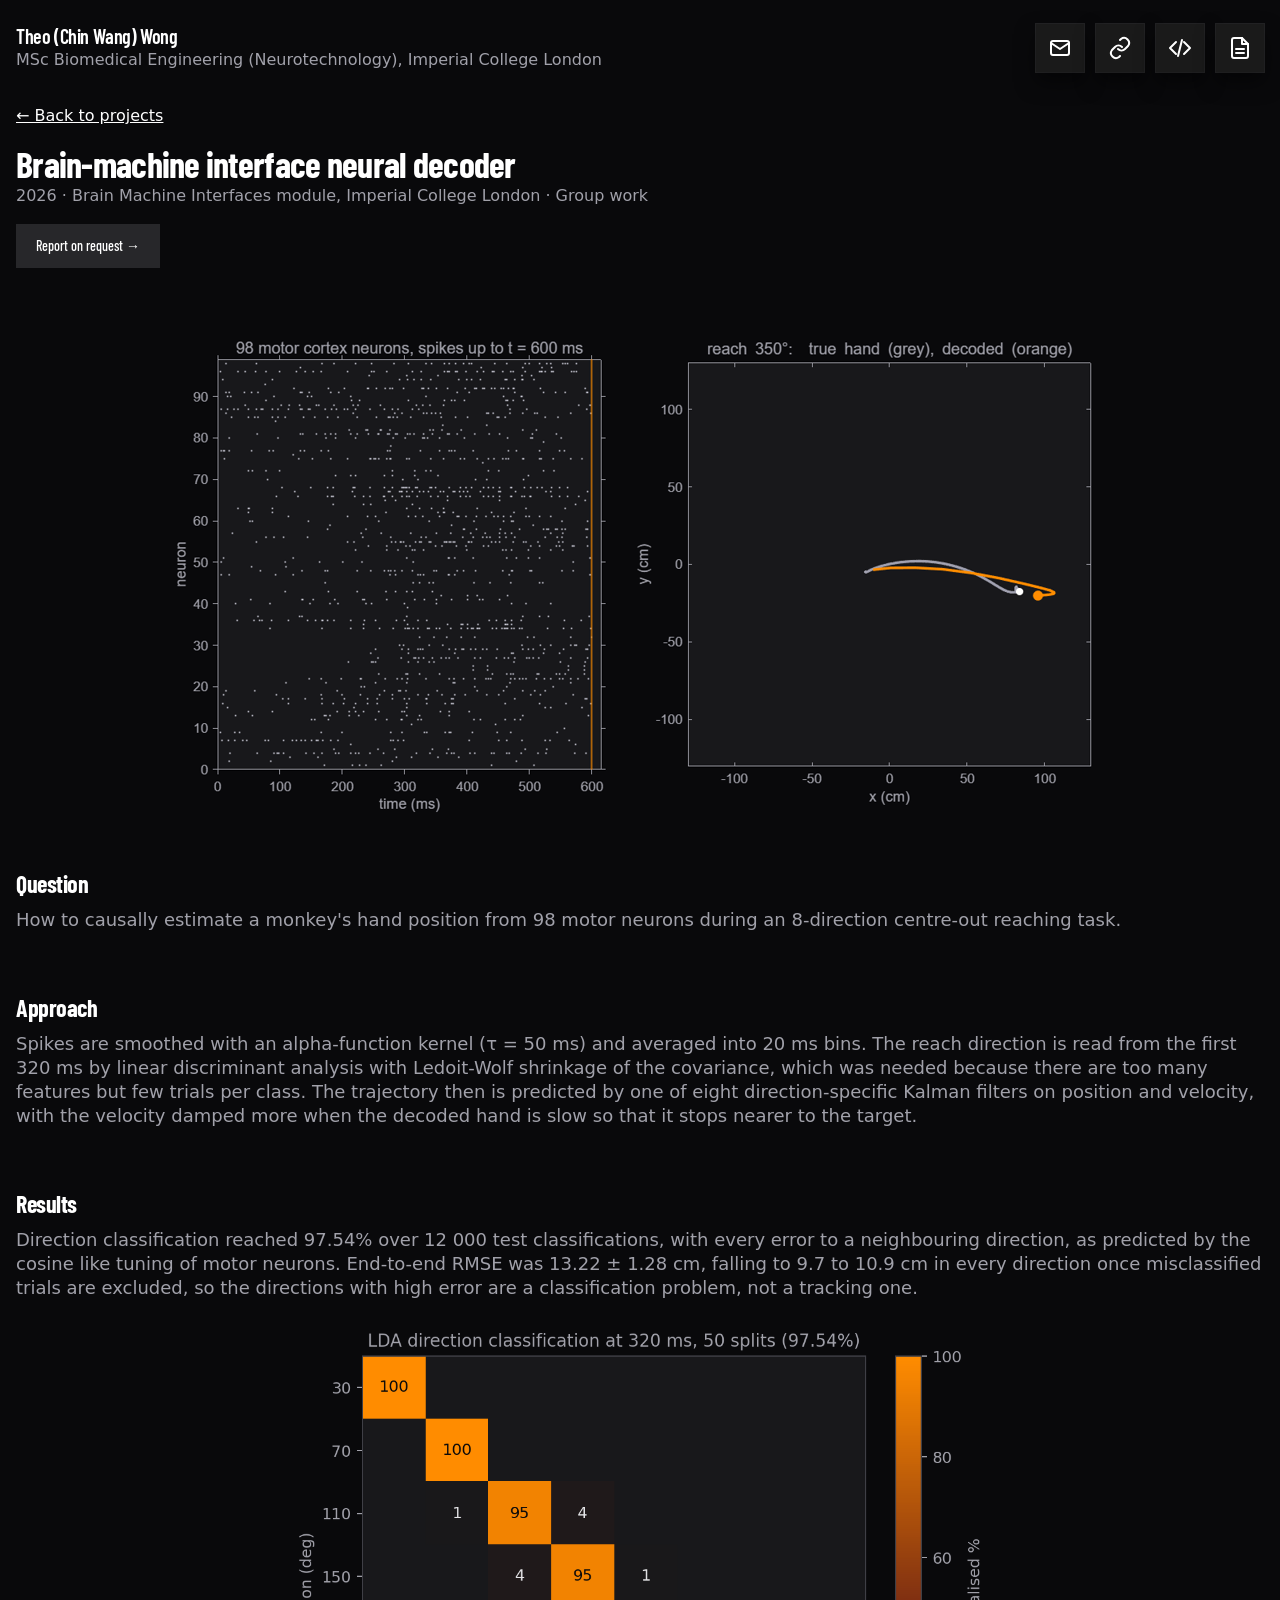
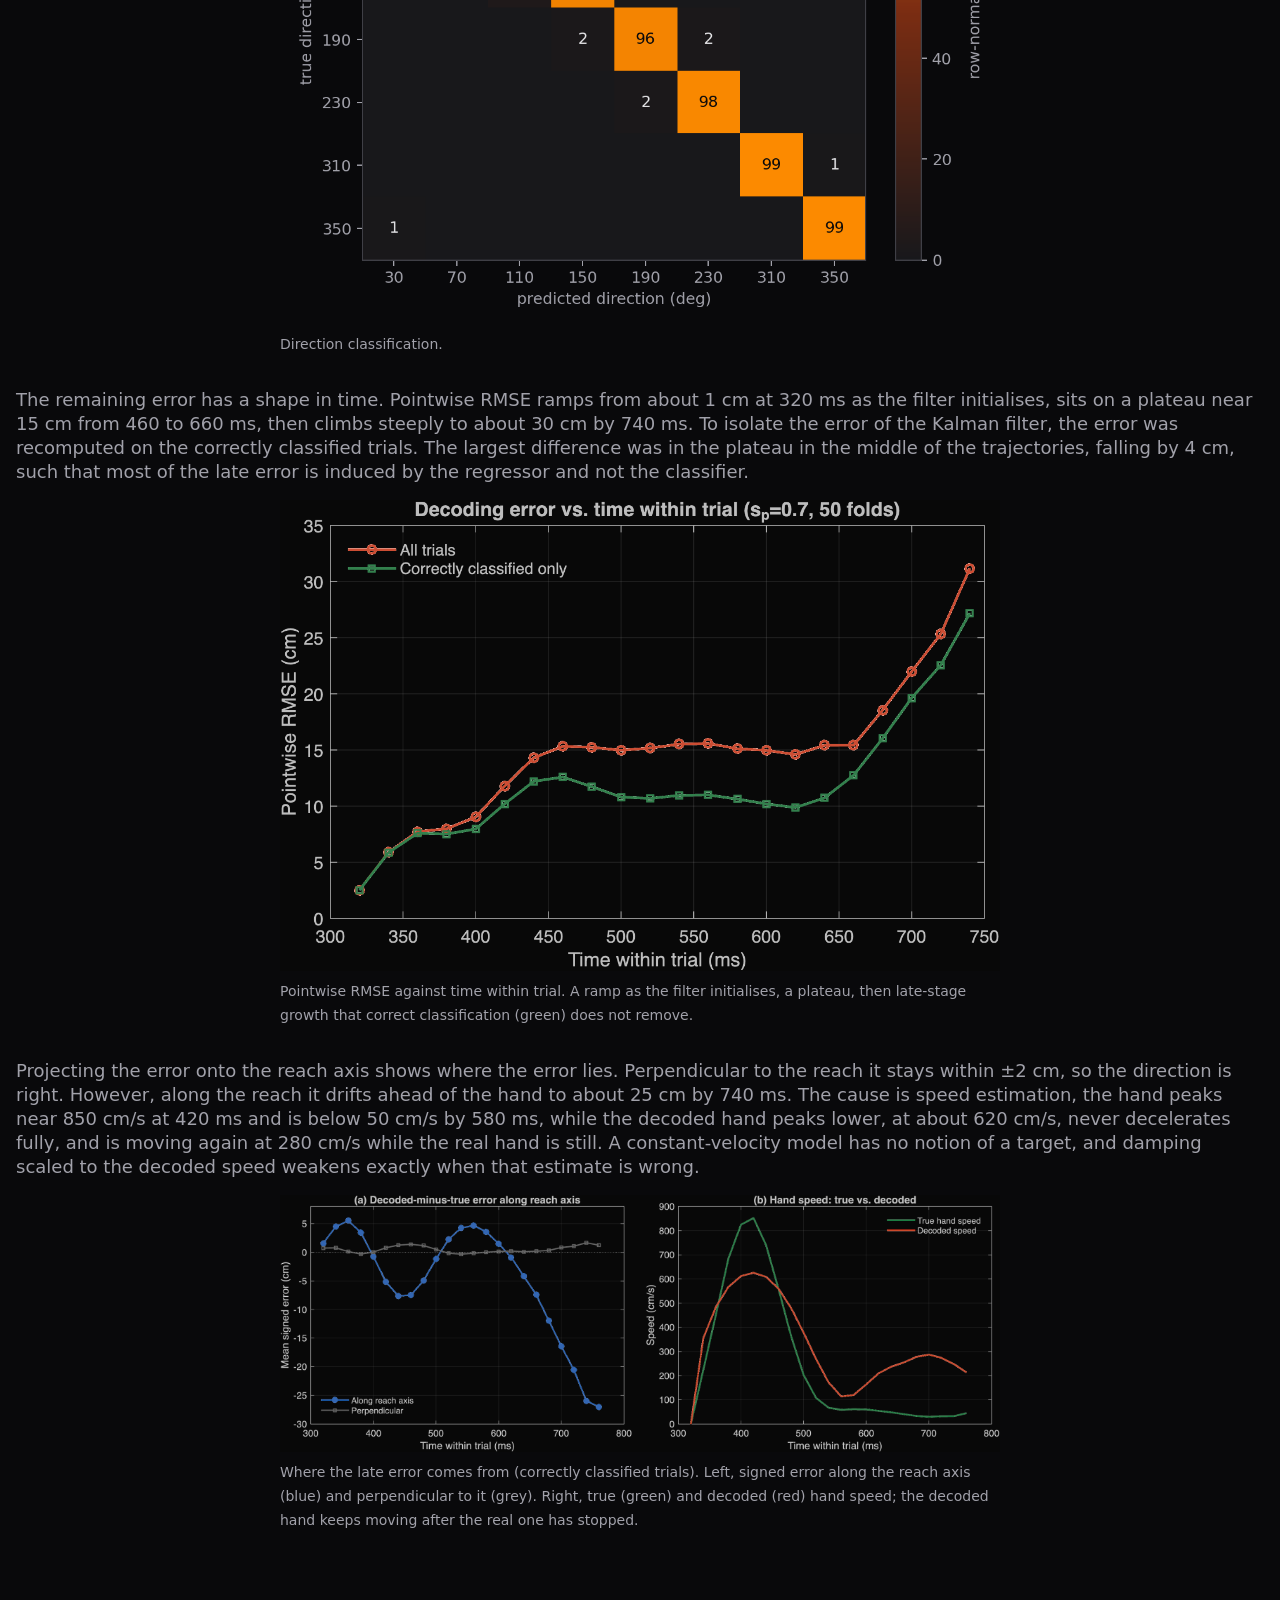
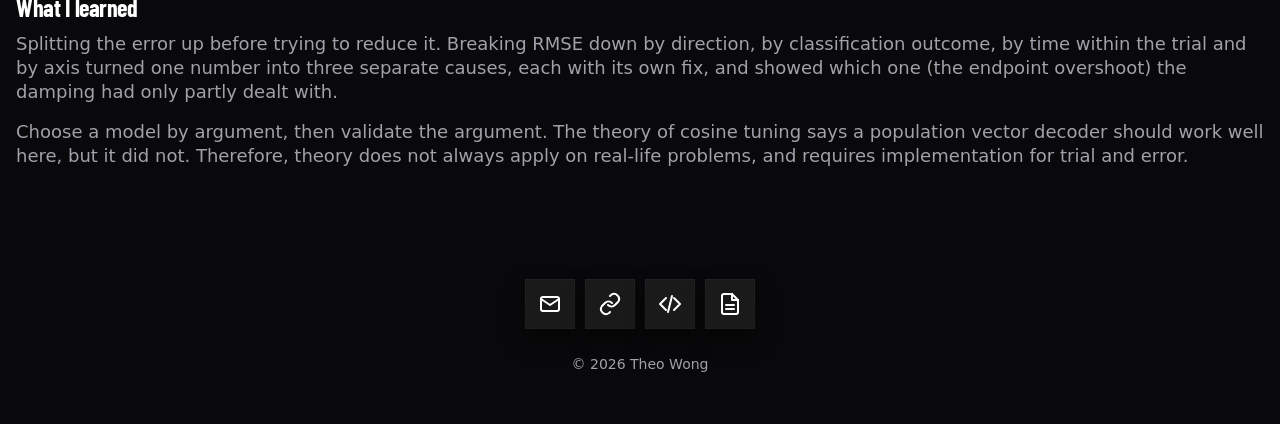
==== projects/bmi-decoder.html @ 5e9f8370 "Initial site" ====
<!DOCTYPE html>
<html lang="en">
<head>
  <meta charset="UTF-8">
  <meta name="viewport" content="width=device-width, initial-scale=1.0">
  <title>Brain-machine interface neural decoder | Theo (Chin Wang) Wong</title>
  <meta name="description" content="Causal decoder of 2-D hand position from motor cortex spike trains. LDA direction classifier plus direction-specific Kalman filters, 97.54% direction accuracy, 13.2 cm RMSE.">
  <!-- This file lives in projects/, so paths go up one level with ../ -->
  <!-- Display font (free substitute for the reference site's paid Industry font) -->
  <link rel="preconnect" href="https://fonts.googleapis.com">
  <link rel="preconnect" href="https://fonts.gstatic.com" crossorigin>
  <link href="https://fonts.googleapis.com/css2?family=Barlow+Condensed:wght@500;600;700&display=swap" rel="stylesheet">
  <link rel="stylesheet" href="../style.css">
</head>
<body>

  <!-- Same header as index.html, but every link is prefixed with ../ -->
  <header class="site-header">
    <div class="header-text">
      <h1><a href="../index.html">Theo (Chin Wang) Wong</a></h1>
      <p class="tagline">MSc Biomedical Engineering (Neurotechnology), Imperial College London</p>
    </div>
    <nav class="icon-links" aria-label="External links">
      <!-- Generic line icons. For official brand marks, paste the SVG from simpleicons.org in place of each <svg>. -->
      <a href="mailto:ccww010801@gmail.com" aria-label="Email" title="Email"><svg viewBox="0 0 24 24" fill="none" stroke="currentColor" stroke-width="2" stroke-linecap="round" stroke-linejoin="round" aria-hidden="true"><rect x="3" y="5" width="18" height="14" rx="2"/><path d="M3 7l9 6 9-6"/></svg></a>
      <a href="https://www.linkedin.com/in/theo-wong-5562b3218" aria-label="LinkedIn" title="LinkedIn" target="_blank" rel="noopener"><svg viewBox="0 0 24 24" fill="none" stroke="currentColor" stroke-width="2" stroke-linecap="round" stroke-linejoin="round" aria-hidden="true"><path d="M10 13a5 5 0 0 0 7 0l3-3a5 5 0 0 0-7-7l-1 1"/><path d="M14 11a5 5 0 0 0-7 0l-3 3a5 5 0 0 0 7 7l1-1"/></svg></a>
      <a href="https://github.com/Theo-Wong-67" aria-label="GitHub" title="GitHub" target="_blank" rel="noopener"><svg viewBox="0 0 24 24" fill="none" stroke="currentColor" stroke-width="2" stroke-linecap="round" stroke-linejoin="round" aria-hidden="true"><path d="M8 6l-6 6 6 6"/><path d="M16 6l6 6-6 6"/><path d="M14 4l-4 16"/></svg></a>
      <a href="../assets/cv.pdf" aria-label="CV (PDF)" title="CV" target="_blank" rel="noopener"><svg viewBox="0 0 24 24" fill="none" stroke="currentColor" stroke-width="2" stroke-linecap="round" stroke-linejoin="round" aria-hidden="true"><path d="M14 2H6a2 2 0 0 0-2 2v16a2 2 0 0 0 2 2h12a2 2 0 0 0 2-2V8z"/><path d="M14 2v6h6"/><path d="M8 13h8M8 17h8"/></svg></a>
      <!-- Optional: ORCID / Google Scholar -->
    </nav>
  </header>

  <main class="project-page">

    <a href="../index.html#projects" class="back-link">← Back to projects</a>

    <!-- Title block -->
    <header class="project-header">
      <h2><span>Brain-machine interface neural decoder</span></h2>
      <p class="card-meta"><span>2026 · Brain Machine Interfaces module, Imperial College London · Group work</span></p>
      <div class="card-links">
        <a href="mailto:ccww010801@gmail.com?subject=Report request: BMI decoder" class="btn">Report on request →</a>
      </div>
    </header>

    <!-- Hero figure -->
    <figure class="hero-figure">
      <video src="../assets/bmi-decoder-cover.mp4" poster="../assets/bmi-decoder-cover.png" autoplay muted loop playsinline aria-label="The decoder running on held-out trials: spike raster on the left, true and decoded hand paths on the right"></video>
    </figure>

    <!-- Four blocks in a fixed order so every project page reads the same way -->
    <section class="section">
      <h3>Question</h3>
      <p><span >How to causally estimate a monkey's hand position from 98 motor neurons during an 8-direction centre-out reaching task.</span></p>
    </section>

    <section class="section">
      <h3>Approach</h3>
      <p><span> Spikes are smoothed with an alpha-function kernel (τ = 50 ms) and averaged into 20 ms bins. The reach direction is read from the first 320 ms by linear discriminant analysis with Ledoit-Wolf shrinkage of the covariance, which was needed because there are too many features but few trials per class. The trajectory then is predicted by one of eight direction-specific Kalman filters on position and velocity, with the velocity damped more when the decoded hand is slow so that it stops nearer to the target.</span></p>
    </section>

    <section class="section">
      <h3>Results</h3>
      <p><span> Direction classification reached 97.54% over 12 000 test classifications, with every error to a neighbouring direction, as predicted by the cosine like tuning of motor neurons. End-to-end RMSE was 13.22 ± 1.28 cm, falling to 9.7 to 10.9 cm in every direction once misclassified trials are excluded, so the directions with high error are a classification problem, not a tracking one.</span></p>

      <figure>
        <img src="../assets/bmi-decoder-confusion.png" alt="Row-normalised confusion matrix of the LDA direction classifier">
        <figcaption><span>Direction classification.</span></figcaption>
      </figure>

      <p><span>The remaining error has a shape in time. Pointwise RMSE ramps from about 1 cm at 320 ms as the filter initialises, sits on a plateau near 15 cm from 460 to 660 ms, then climbs steeply to about 30 cm by 740 ms. To isolate the error of the Kalman filter, the error was recomputed on the correctly classified trials. The largest difference was in the plateau in the middle of the trajectories, falling by 4 cm, such that most of the late error is induced by the regressor and not the classifier.</span></p>

      <figure>
        <img src="../assets/bmi-decoder-rmse-time.png" alt="Pointwise RMSE against time within trial">
        <figcaption><span>Pointwise RMSE against time within trial. A ramp as the filter initialises, a plateau, then late-stage growth that correct classification (green) does not remove.</span></figcaption>
      </figure>

      <p><span >Projecting the error onto the reach axis shows where the error lies. Perpendicular to the reach it stays within ±2 cm, so the direction is right. However, along the reach it drifts ahead of the hand to about 25 cm by 740 ms. The cause is speed estimation, the hand peaks near 850 cm/s at 420 ms and is below 50 cm/s by 580 ms, while the decoded hand peaks lower, at about 620 cm/s, never decelerates fully, and is moving again at 280 cm/s while the real hand is still. A constant-velocity model has no notion of a target, and damping scaled to the decoded speed weakens exactly when that estimate is wrong.</span></p>

      <figure>
        <img src="../assets/bmi-decoder-speed.png" alt="Decoded minus true error along the reach axis, and true versus decoded hand speed">
        <figcaption><span>Where the late error comes from (correctly classified trials). Left, signed error along the reach axis (blue) and perpendicular to it (grey). Right, true (green) and decoded (red) hand speed; the decoded hand keeps moving after the real one has stopped.</span></figcaption>
      </figure>
    </section>

    <section class="section">
      <h3>What I learned</h3>
      <p><span>Splitting the error up before trying to reduce it. Breaking RMSE down by direction, by classification outcome, by time within the trial and by axis turned one number into three separate causes, each with its own fix, and showed which one (the endpoint overshoot) the damping had only partly dealt with.</span></p>
      <p><span> Choose a model by argument, then validate the argument. The theory of cosine tuning says a population vector decoder should work well here, but it did not. Therefore, theory does not always apply on real-life problems, and requires implementation for trial and error.</span></p>
    </section>

  </main>

  <footer class="site-footer">
    <nav class="icon-links" aria-label="External links">
      <!-- Generic line icons. For official brand marks, paste the SVG from simpleicons.org in place of each <svg>. -->
      <a href="mailto:ccww010801@gmail.com" aria-label="Email" title="Email"><svg viewBox="0 0 24 24" fill="none" stroke="currentColor" stroke-width="2" stroke-linecap="round" stroke-linejoin="round" aria-hidden="true"><rect x="3" y="5" width="18" height="14" rx="2"/><path d="M3 7l9 6 9-6"/></svg></a>
      <a href="https://www.linkedin.com/in/theo-wong-5562b3218" aria-label="LinkedIn" title="LinkedIn" target="_blank" rel="noopener"><svg viewBox="0 0 24 24" fill="none" stroke="currentColor" stroke-width="2" stroke-linecap="round" stroke-linejoin="round" aria-hidden="true"><path d="M10 13a5 5 0 0 0 7 0l3-3a5 5 0 0 0-7-7l-1 1"/><path d="M14 11a5 5 0 0 0-7 0l-3 3a5 5 0 0 0 7 7l1-1"/></svg></a>
      <a href="https://github.com/Theo-Wong-67" aria-label="GitHub" title="GitHub" target="_blank" rel="noopener"><svg viewBox="0 0 24 24" fill="none" stroke="currentColor" stroke-width="2" stroke-linecap="round" stroke-linejoin="round" aria-hidden="true"><path d="M8 6l-6 6 6 6"/><path d="M16 6l6 6-6 6"/><path d="M14 4l-4 16"/></svg></a>
      <a href="../assets/cv.pdf" aria-label="CV (PDF)" title="CV" target="_blank" rel="noopener"><svg viewBox="0 0 24 24" fill="none" stroke="currentColor" stroke-width="2" stroke-linecap="round" stroke-linejoin="round" aria-hidden="true"><path d="M14 2H6a2 2 0 0 0-2 2v16a2 2 0 0 0 2 2h12a2 2 0 0 0 2-2V8z"/><path d="M14 2v6h6"/><path d="M8 13h8M8 17h8"/></svg></a>
      <!-- Optional: ORCID / Google Scholar -->
    </nav>
    <p class="copyright">© 2026 Theo Wong</p>
  </footer>

</body>
</html>
---- style.css ----
/* ============================================================
   DESIGN TOKENS
   Values measured from the reference site (Tailwind "zinc" scale).
   Change these and the whole site follows.
   ============================================================ */
:root {
  --bg:          #09090b;   /* page background (zinc-950) */
  --bg-card:     #18181b;   /* card background (zinc-900) */
  --bg-btn:      #27272a;   /* button background (zinc-800) */
  --bg-icon:     #1a1a1a;   /* icon square */
  --text:        #a1a1aa;   /* body text (zinc-400) */
  --text-strong: #ffffff;   /* headings, links */
  --ring:        rgba(255, 255, 255, 0.10);

  /* The reference uses a paid font (Industry). Barlow Condensed is a
     free look-alike, loaded in the <head> from Google Fonts. */
  --font-display: "Barlow Condensed", "Arial Narrow", sans-serif;
  --font-body:    system-ui, -apple-system, "Segoe UI", sans-serif;

  --container: 1280px;
  --gutter: 16px;
}

/* Drafted text awaiting your review. Delete this rule once reviewed. */
.draft { color: #60a5fa; }

/* ============================================================
   BASE
   ============================================================ */
*, *::before, *::after { box-sizing: border-box; }

html { background: var(--bg); color-scheme: dark; }

body {
  margin: 0;
  font-family: var(--font-body);
  font-size: 18px;
  line-height: 24px;
  color: var(--text);
}

h1, h2, h3 {
  font-family: var(--font-display);
  color: var(--text-strong);
  letter-spacing: -0.02em;
  margin: 0;
}

p { margin: 0 0 16px; }

a { color: var(--text-strong); }

img, video { display: block; max-width: 100%; height: auto; }

/* Centred column, same on every page */
.site-header, main, .site-footer {
  width: 100%;
  max-width: var(--container);
  margin: 0 auto;
  padding: 0 var(--gutter);
}

/* ============================================================
   HEADER AND FOOTER
   ============================================================ */
.site-header {
  display: flex;
  align-items: center;
  justify-content: space-between;
  gap: 16px;
  padding-top: 24px;
  padding-bottom: 24px;
}

.site-header h1 { font-size: 20px; font-weight: 600; }
.site-header h1 a { text-decoration: none; }
.tagline { font-size: 16px; margin: 0; }

.icon-links { display: flex; flex-wrap: wrap; gap: 12px; }

.icon-links a {
  display: flex;
  align-items: center;
  justify-content: center;
  width: 48px;
  height: 48px;
  background: var(--bg-icon);
  box-shadow: 0 0 0 1px var(--ring), 0 10px 20px rgba(0, 0, 0, 0.5);
  color: var(--text-strong);
  text-decoration: none;
  transition: background 0.3s;
}
.icon-links a:hover { background: var(--bg-btn); }
.icon-links svg { width: 24px; height: 24px; }

.site-footer {
  display: flex;
  flex-direction: column;
  align-items: center;
  gap: 24px;
  padding-top: 48px;
  padding-bottom: 48px;
}
.copyright { font-size: 14px; margin: 0; }

/* ============================================================
   SECTIONS
   ============================================================ */
.section { margin-bottom: 64px; }

.section h2 {
  font-size: 30px;
  font-weight: 500;
  margin: 24px 0 16px;
}
@media (min-width: 1024px) { .section h2 { font-size: 36px; } }

.section-intro { margin-bottom: 24px; }

/* Research interests list */
.interest-list { list-style: none; padding: 0; margin: 0; }
.interest-list li { margin-bottom: 16px; }
.interest-list h3 { font-size: 22px; font-weight: 700; }

/* ============================================================
   CARDS
   ============================================================ */
.card-grid {
  display: grid;
  grid-template-columns: 1fr;
  gap: 16px;
}
@media (min-width: 768px) { .card-grid { grid-template-columns: repeat(2, 1fr); } }
/* Three columns if you ever add a fourth project */
@media (min-width: 1024px) { .card-grid.cols-3 { grid-template-columns: repeat(3, 1fr); } }

.card {
  background: var(--bg-card);
  padding: 12px;
  display: flex;
  flex-direction: column;
}

.card img, .card video {
  width: 100%;
  aspect-ratio: 16 / 9;
  object-fit: cover;
  border: 1px solid #000;
}

.card-body { padding: 8px; display: flex; flex-direction: column; flex: 1; }
.card-body h3 { font-size: 24px; font-weight: 700; margin-bottom: 8px; }
.card-meta { font-size: 16px; margin-bottom: 16px; }
.card-links { margin-top: auto; display: flex; flex-wrap: wrap; gap: 8px; }

/* Buttons */
.btn {
  display: inline-flex;
  align-items: center;
  padding: 10px 20px;
  background: var(--bg-btn);
  color: var(--text-strong);
  font-family: var(--font-display);
  font-size: 14px;
  font-weight: 500;
  text-decoration: none;
  transition: background 0.3s;
}
.btn:hover { background: #3f3f46; }

/* ============================================================
   SKILLS AND TIMELINE
   ============================================================ */
.skills { margin: 0; }
.skills dt { font-family: var(--font-display); font-size: 20px; color: var(--text-strong); margin-top: 16px; }
.skills dd { margin: 4px 0 0; }

.timeline { list-style: none; padding: 0; margin: 0; }
.timeline li {
  padding: 16px 0 16px 24px;
  border-left: 2px solid var(--bg-btn);
}
.timeline-date { font-size: 14px; display: block; margin-bottom: 4px; }
.timeline h3 { font-size: 22px; font-weight: 700; }

/* ============================================================
   PROJECT DETAIL PAGES
   ============================================================ */
.back-link { display: inline-block; font-size: 16px; margin: 8px 0 24px; }

.project-header { margin-bottom: 32px; }
.project-header h2 { font-size: 36px; font-weight: 700; margin: 0 0 8px; }
.project-header .card-links { margin-top: 16px; }

.project-page .section h3 { font-size: 24px; font-weight: 700; margin-bottom: 12px; }

figure { margin: 0 0 32px; }
/* Figures are capped and centred; the hero can go wider than the rest */
figure img, figure video, figcaption { width: 100%; max-width: 720px; margin: 0 auto; }
.hero-figure img, .hero-figure video, .hero-figure figcaption { max-width: 960px; }
figcaption { font-size: 14px; margin-top: 8px; }

/* ============================================================
   SMALL SCREENS
   ============================================================ */
@media (max-width: 640px) {
  .site-header { flex-direction: column; align-items: flex-start; }
}
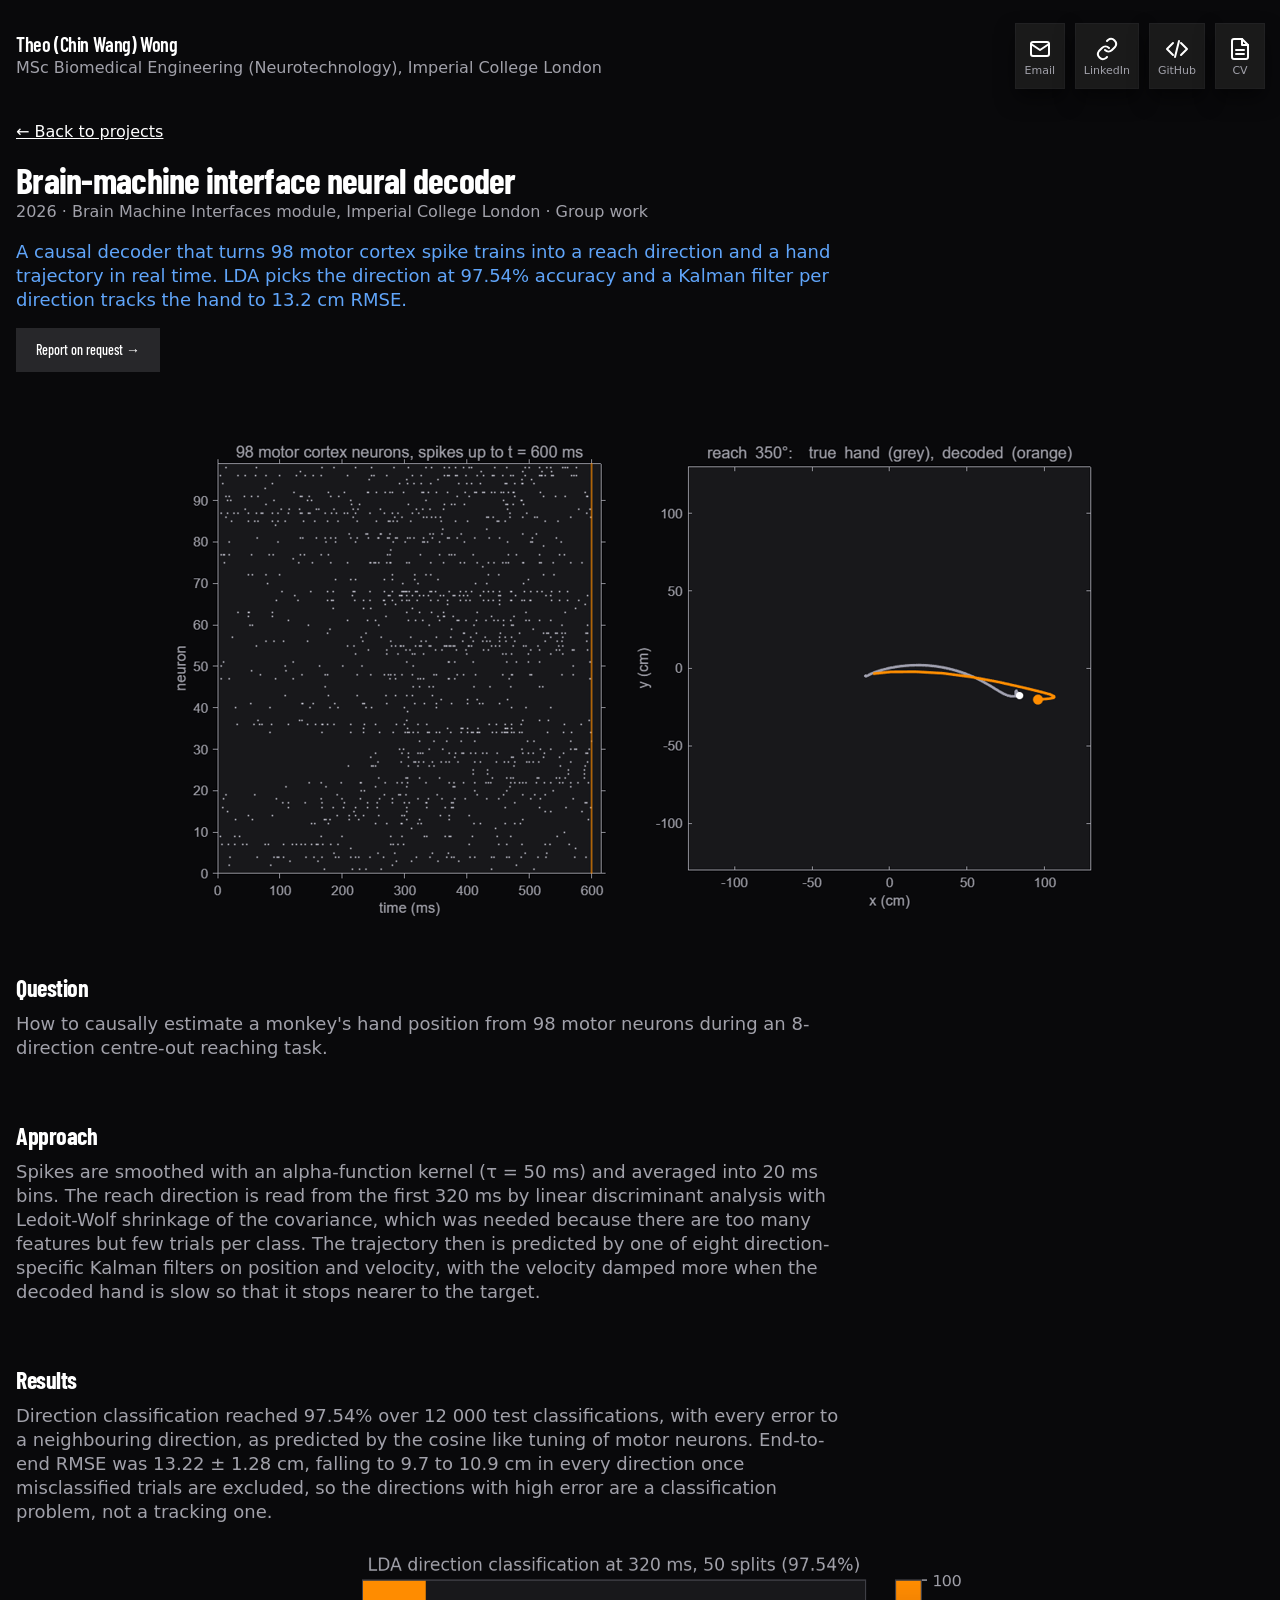
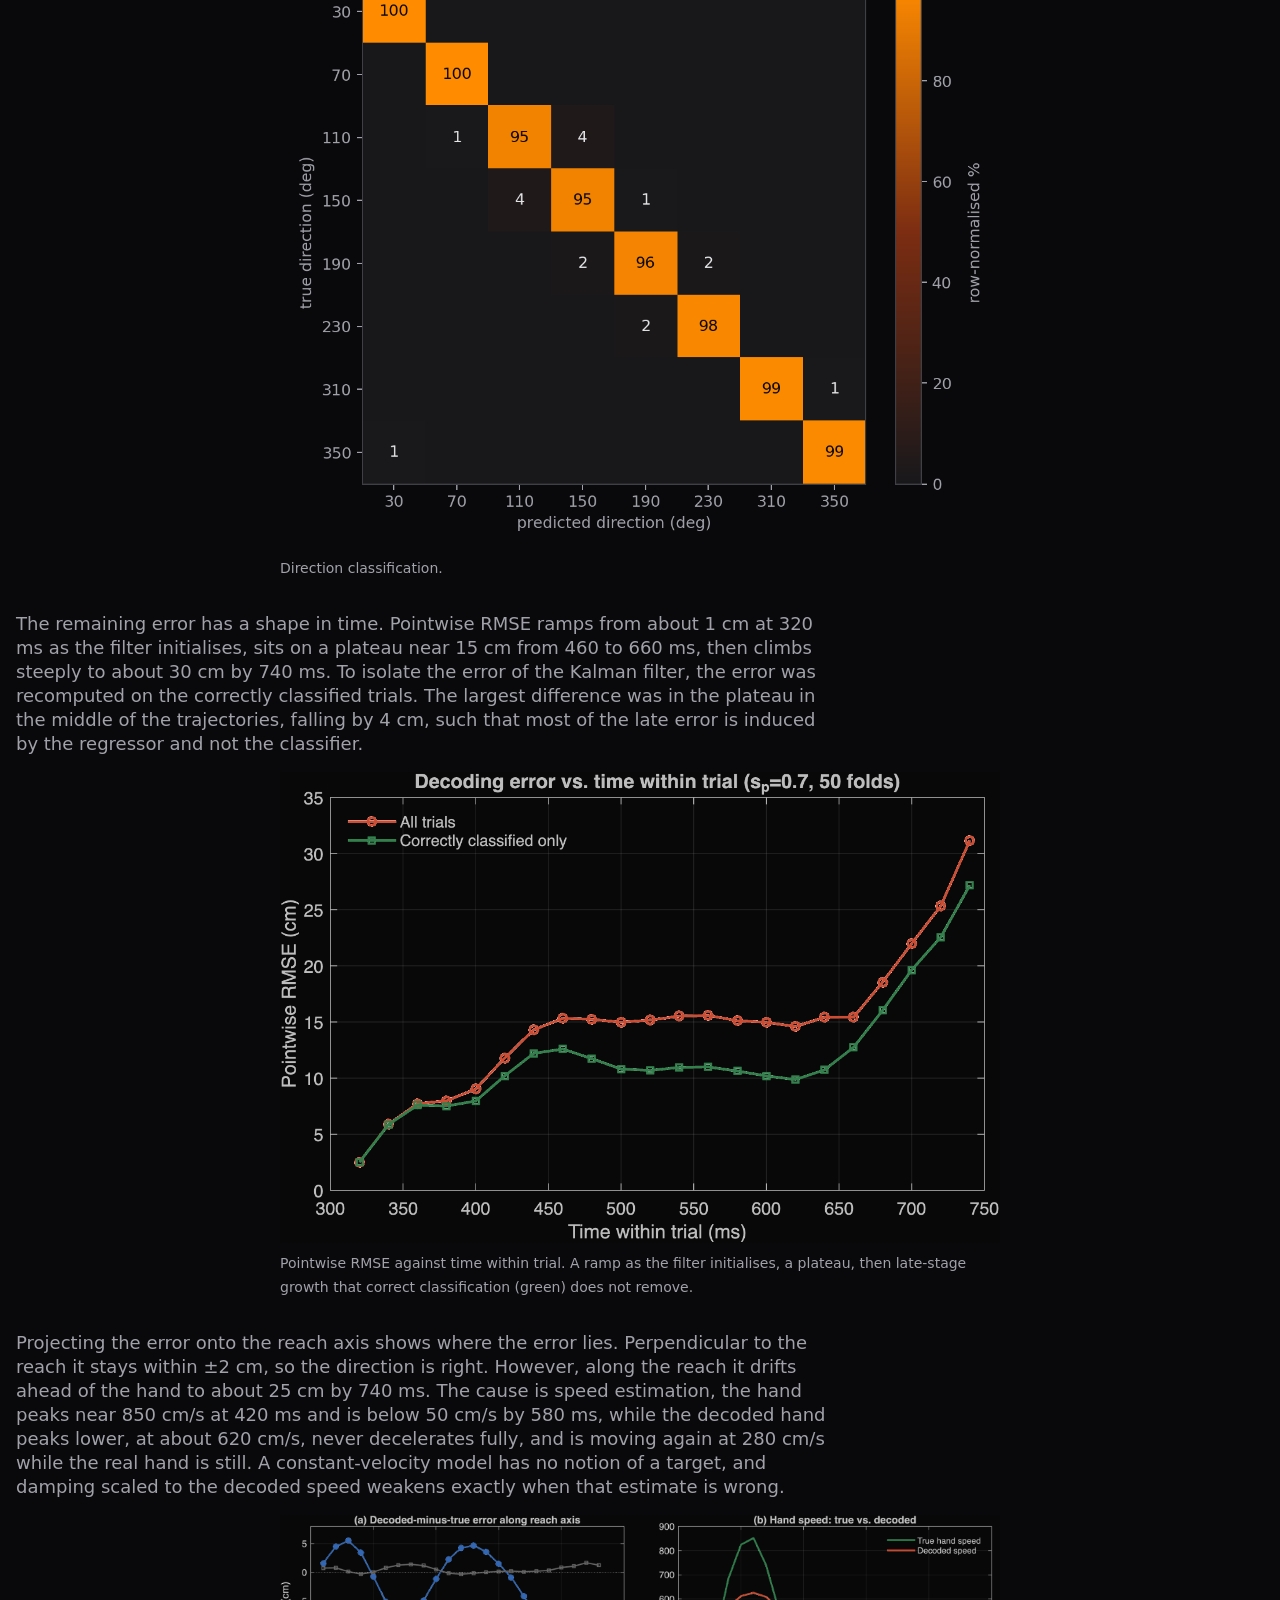
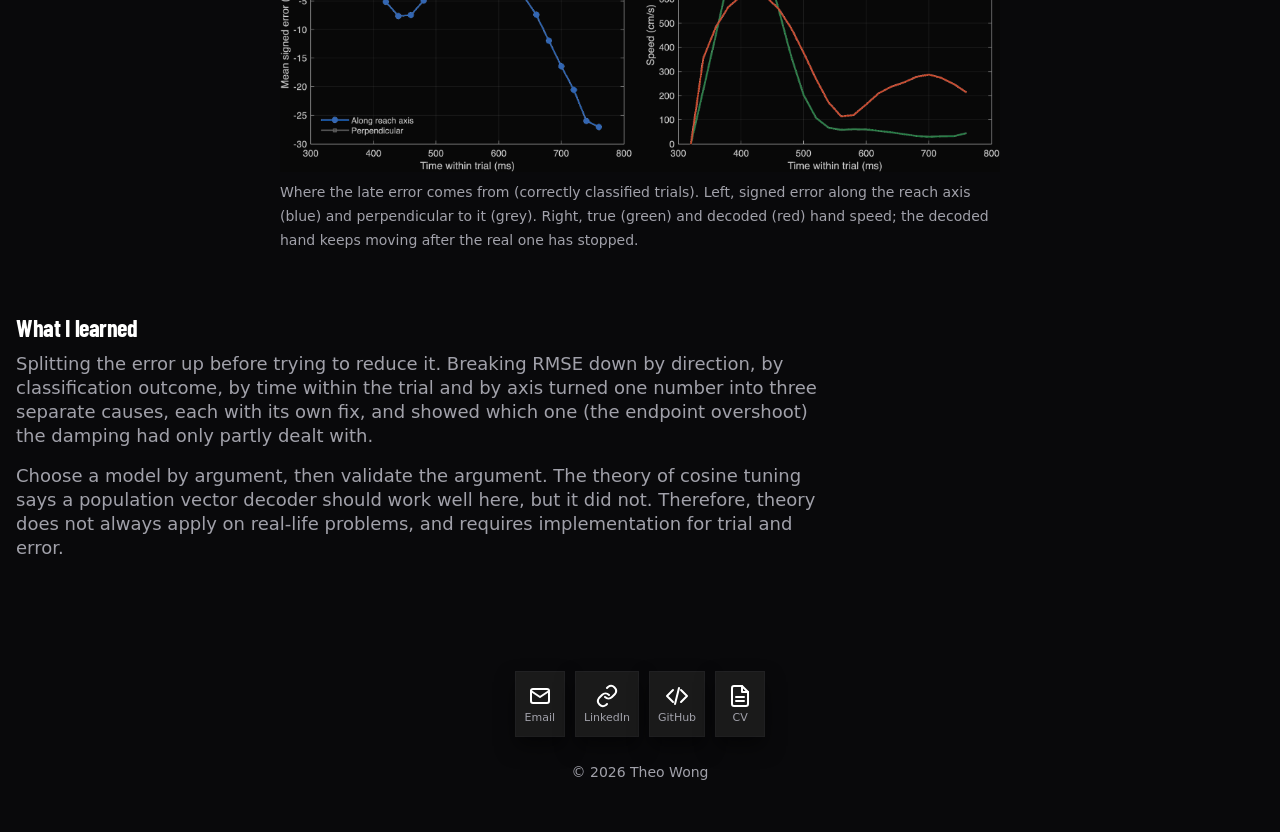
==== commit a387d98a: "Readability: line length, icon labels, project summaries" ====
--- a/projects/bmi-decoder.html
+++ b/projects/bmi-decoder.html
@@ -22,10 +22,10 @@
     </div>
     <nav class="icon-links" aria-label="External links">
       <!-- Generic line icons. For official brand marks, paste the SVG from simpleicons.org in place of each <svg>. -->
-      <a href="mailto:ccww010801@gmail.com" aria-label="Email" title="Email"><svg viewBox="0 0 24 24" fill="none" stroke="currentColor" stroke-width="2" stroke-linecap="round" stroke-linejoin="round" aria-hidden="true"><rect x="3" y="5" width="18" height="14" rx="2"/><path d="M3 7l9 6 9-6"/></svg></a>
-      <a href="https://www.linkedin.com/in/theo-wong-5562b3218" aria-label="LinkedIn" title="LinkedIn" target="_blank" rel="noopener"><svg viewBox="0 0 24 24" fill="none" stroke="currentColor" stroke-width="2" stroke-linecap="round" stroke-linejoin="round" aria-hidden="true"><path d="M10 13a5 5 0 0 0 7 0l3-3a5 5 0 0 0-7-7l-1 1"/><path d="M14 11a5 5 0 0 0-7 0l-3 3a5 5 0 0 0 7 7l1-1"/></svg></a>
-      <a href="https://github.com/Theo-Wong-67" aria-label="GitHub" title="GitHub" target="_blank" rel="noopener"><svg viewBox="0 0 24 24" fill="none" stroke="currentColor" stroke-width="2" stroke-linecap="round" stroke-linejoin="round" aria-hidden="true"><path d="M8 6l-6 6 6 6"/><path d="M16 6l6 6-6 6"/><path d="M14 4l-4 16"/></svg></a>
-      <a href="../assets/cv.pdf" aria-label="CV (PDF)" title="CV" target="_blank" rel="noopener"><svg viewBox="0 0 24 24" fill="none" stroke="currentColor" stroke-width="2" stroke-linecap="round" stroke-linejoin="round" aria-hidden="true"><path d="M14 2H6a2 2 0 0 0-2 2v16a2 2 0 0 0 2 2h12a2 2 0 0 0 2-2V8z"/><path d="M14 2v6h6"/><path d="M8 13h8M8 17h8"/></svg></a>
+      <a href="mailto:ccww010801@gmail.com" aria-label="Email" title="Email"><svg viewBox="0 0 24 24" fill="none" stroke="currentColor" stroke-width="2" stroke-linecap="round" stroke-linejoin="round" aria-hidden="true"><rect x="3" y="5" width="18" height="14" rx="2"/><path d="M3 7l9 6 9-6"/></svg><span class="icon-label">Email</span></a>
+      <a href="https://www.linkedin.com/in/theo-wong-5562b3218" aria-label="LinkedIn" title="LinkedIn" target="_blank" rel="noopener"><svg viewBox="0 0 24 24" fill="none" stroke="currentColor" stroke-width="2" stroke-linecap="round" stroke-linejoin="round" aria-hidden="true"><path d="M10 13a5 5 0 0 0 7 0l3-3a5 5 0 0 0-7-7l-1 1"/><path d="M14 11a5 5 0 0 0-7 0l-3 3a5 5 0 0 0 7 7l1-1"/></svg><span class="icon-label">LinkedIn</span></a>
+      <a href="https://github.com/Theo-Wong-67" aria-label="GitHub" title="GitHub" target="_blank" rel="noopener"><svg viewBox="0 0 24 24" fill="none" stroke="currentColor" stroke-width="2" stroke-linecap="round" stroke-linejoin="round" aria-hidden="true"><path d="M8 6l-6 6 6 6"/><path d="M16 6l6 6-6 6"/><path d="M14 4l-4 16"/></svg><span class="icon-label">GitHub</span></a>
+      <a href="../assets/cv.pdf" aria-label="CV (PDF)" title="CV" target="_blank" rel="noopener"><svg viewBox="0 0 24 24" fill="none" stroke="currentColor" stroke-width="2" stroke-linecap="round" stroke-linejoin="round" aria-hidden="true"><path d="M14 2H6a2 2 0 0 0-2 2v16a2 2 0 0 0 2 2h12a2 2 0 0 0 2-2V8z"/><path d="M14 2v6h6"/><path d="M8 13h8M8 17h8"/></svg><span class="icon-label">CV</span></a>
       <!-- Optional: ORCID / Google Scholar -->
     </nav>
   </header>
@@ -38,6 +38,7 @@
     <header class="project-header">
       <h2><span>Brain-machine interface neural decoder</span></h2>
       <p class="card-meta"><span>2026 · Brain Machine Interfaces module, Imperial College London · Group work</span></p>
+      <p class="project-summary"><span class="draft">A causal decoder that turns 98 motor cortex spike trains into a reach direction and a hand trajectory in real time. LDA picks the direction at 97.54% accuracy and a Kalman filter per direction tracks the hand to 13.2 cm RMSE.</span></p>
       <div class="card-links">
         <a href="mailto:ccww010801@gmail.com?subject=Report request: BMI decoder" class="btn">Report on request →</a>
       </div>
@@ -94,10 +95,10 @@
   <footer class="site-footer">
     <nav class="icon-links" aria-label="External links">
       <!-- Generic line icons. For official brand marks, paste the SVG from simpleicons.org in place of each <svg>. -->
-      <a href="mailto:ccww010801@gmail.com" aria-label="Email" title="Email"><svg viewBox="0 0 24 24" fill="none" stroke="currentColor" stroke-width="2" stroke-linecap="round" stroke-linejoin="round" aria-hidden="true"><rect x="3" y="5" width="18" height="14" rx="2"/><path d="M3 7l9 6 9-6"/></svg></a>
-      <a href="https://www.linkedin.com/in/theo-wong-5562b3218" aria-label="LinkedIn" title="LinkedIn" target="_blank" rel="noopener"><svg viewBox="0 0 24 24" fill="none" stroke="currentColor" stroke-width="2" stroke-linecap="round" stroke-linejoin="round" aria-hidden="true"><path d="M10 13a5 5 0 0 0 7 0l3-3a5 5 0 0 0-7-7l-1 1"/><path d="M14 11a5 5 0 0 0-7 0l-3 3a5 5 0 0 0 7 7l1-1"/></svg></a>
-      <a href="https://github.com/Theo-Wong-67" aria-label="GitHub" title="GitHub" target="_blank" rel="noopener"><svg viewBox="0 0 24 24" fill="none" stroke="currentColor" stroke-width="2" stroke-linecap="round" stroke-linejoin="round" aria-hidden="true"><path d="M8 6l-6 6 6 6"/><path d="M16 6l6 6-6 6"/><path d="M14 4l-4 16"/></svg></a>
-      <a href="../assets/cv.pdf" aria-label="CV (PDF)" title="CV" target="_blank" rel="noopener"><svg viewBox="0 0 24 24" fill="none" stroke="currentColor" stroke-width="2" stroke-linecap="round" stroke-linejoin="round" aria-hidden="true"><path d="M14 2H6a2 2 0 0 0-2 2v16a2 2 0 0 0 2 2h12a2 2 0 0 0 2-2V8z"/><path d="M14 2v6h6"/><path d="M8 13h8M8 17h8"/></svg></a>
+      <a href="mailto:ccww010801@gmail.com" aria-label="Email" title="Email"><svg viewBox="0 0 24 24" fill="none" stroke="currentColor" stroke-width="2" stroke-linecap="round" stroke-linejoin="round" aria-hidden="true"><rect x="3" y="5" width="18" height="14" rx="2"/><path d="M3 7l9 6 9-6"/></svg><span class="icon-label">Email</span></a>
+      <a href="https://www.linkedin.com/in/theo-wong-5562b3218" aria-label="LinkedIn" title="LinkedIn" target="_blank" rel="noopener"><svg viewBox="0 0 24 24" fill="none" stroke="currentColor" stroke-width="2" stroke-linecap="round" stroke-linejoin="round" aria-hidden="true"><path d="M10 13a5 5 0 0 0 7 0l3-3a5 5 0 0 0-7-7l-1 1"/><path d="M14 11a5 5 0 0 0-7 0l-3 3a5 5 0 0 0 7 7l1-1"/></svg><span class="icon-label">LinkedIn</span></a>
+      <a href="https://github.com/Theo-Wong-67" aria-label="GitHub" title="GitHub" target="_blank" rel="noopener"><svg viewBox="0 0 24 24" fill="none" stroke="currentColor" stroke-width="2" stroke-linecap="round" stroke-linejoin="round" aria-hidden="true"><path d="M8 6l-6 6 6 6"/><path d="M16 6l6 6-6 6"/><path d="M14 4l-4 16"/></svg><span class="icon-label">GitHub</span></a>
+      <a href="../assets/cv.pdf" aria-label="CV (PDF)" title="CV" target="_blank" rel="noopener"><svg viewBox="0 0 24 24" fill="none" stroke="currentColor" stroke-width="2" stroke-linecap="round" stroke-linejoin="round" aria-hidden="true"><path d="M14 2H6a2 2 0 0 0-2 2v16a2 2 0 0 0 2 2h12a2 2 0 0 0 2-2V8z"/><path d="M14 2v6h6"/><path d="M8 13h8M8 17h8"/></svg><span class="icon-label">CV</span></a>
       <!-- Optional: ORCID / Google Scholar -->
     </nav>
     <p class="copyright">© 2026 Theo Wong</p>
--- a/style.css
+++ b/style.css
@@ -52,6 +52,10 @@
 
 img, video { display: block; max-width: 100%; height: auto; }
 
+/* Prose is capped at a comfortable line length; cards and header stay full width */
+p, .section-intro, .interest-list, .timeline, .project-summary { max-width: 72ch; }
+.card p { max-width: none; }
+
 /* Centred column, same on every page */
 .site-header, main, .site-footer {
   width: 100%;
@@ -80,10 +84,13 @@
 
 .icon-links a {
   display: flex;
+  flex-direction: column;
   align-items: center;
   justify-content: center;
-  width: 48px;
-  height: 48px;
+  gap: 4px;
+  min-width: 48px;
+  height: 64px;
+  padding: 0 8px;
   background: var(--bg-icon);
   box-shadow: 0 0 0 1px var(--ring), 0 10px 20px rgba(0, 0, 0, 0.5);
   color: var(--text-strong);
@@ -92,6 +99,7 @@
 }
 .icon-links a:hover { background: var(--bg-btn); }
 .icon-links svg { width: 24px; height: 24px; }
+.icon-label { font-size: 11px; line-height: 1; color: var(--text); }
 
 .site-footer {
   display: flex;
@@ -191,6 +199,7 @@
 .project-header { margin-bottom: 32px; }
 .project-header h2 { font-size: 36px; font-weight: 700; margin: 0 0 8px; }
 .project-header .card-links { margin-top: 16px; }
+.project-summary { color: var(--text-strong); margin: 12px 0 0; }
 
 .project-page .section h3 { font-size: 24px; font-weight: 700; margin-bottom: 12px; }
 
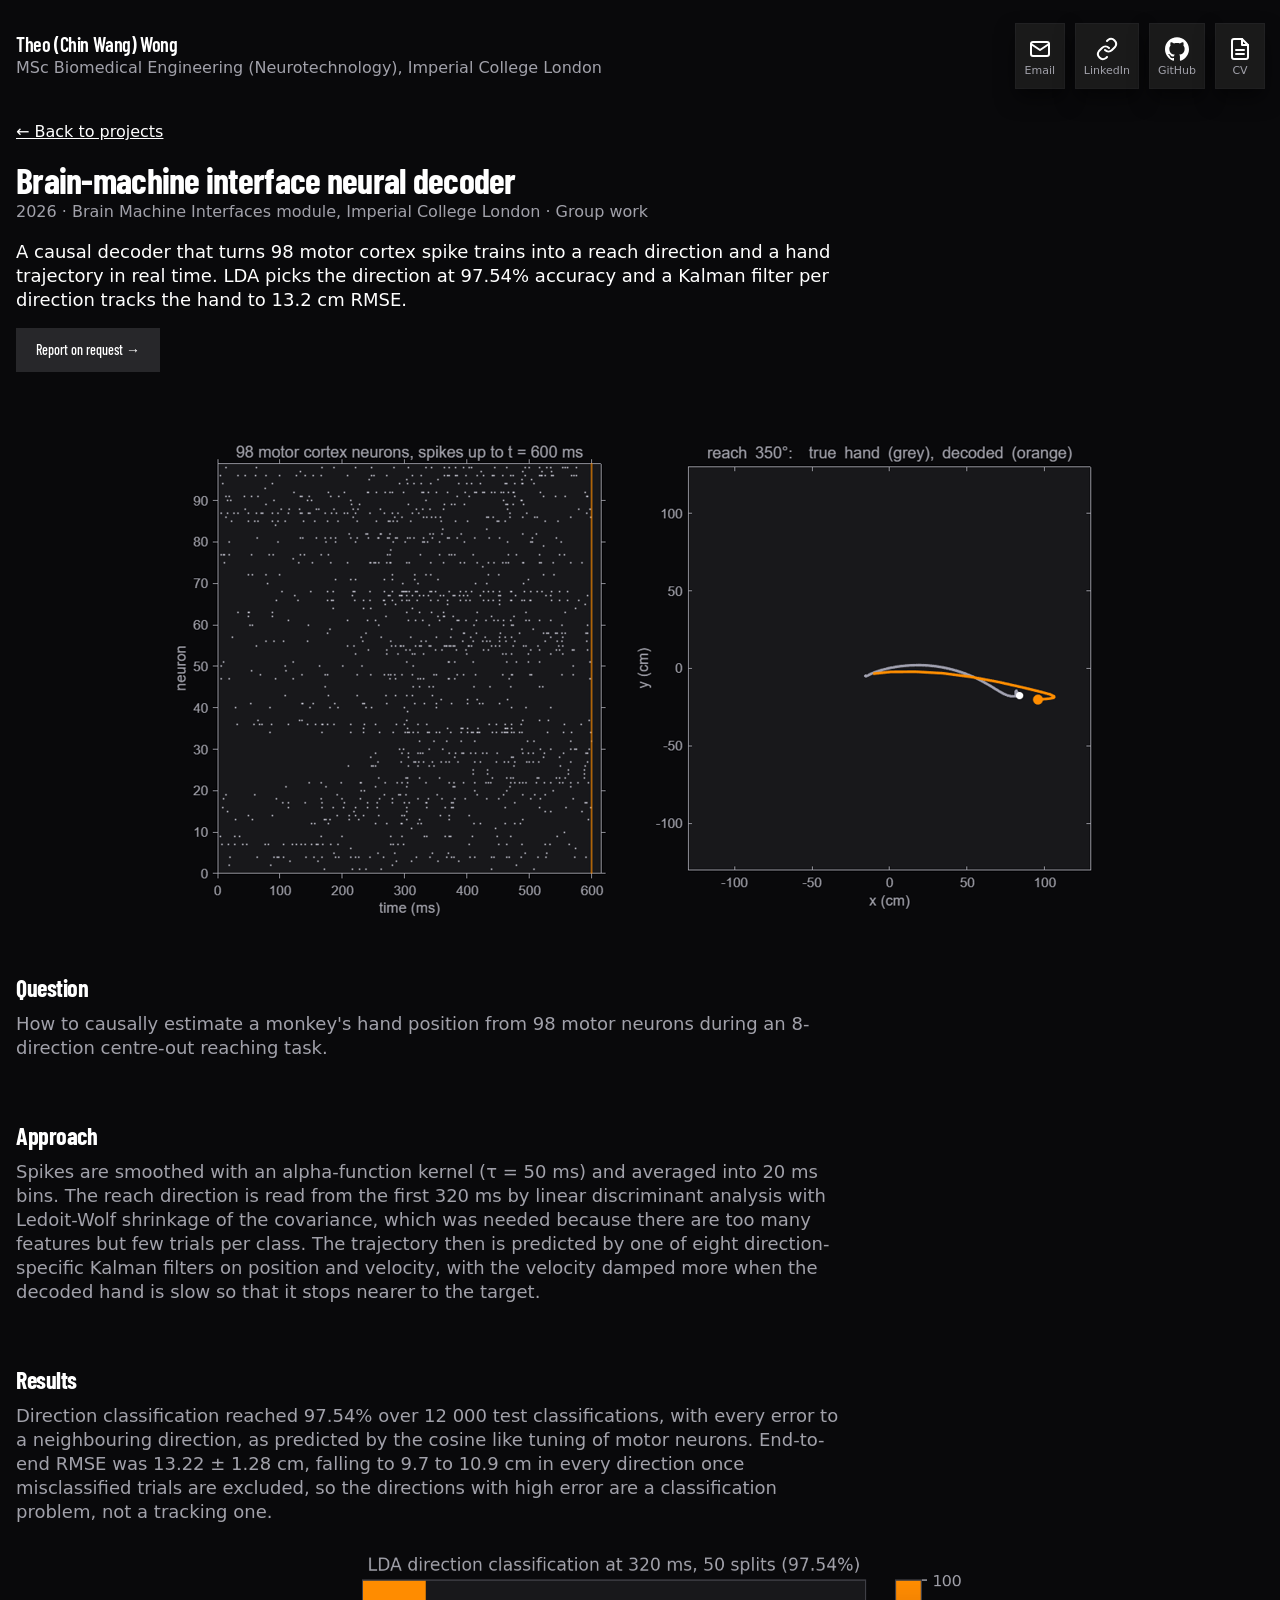
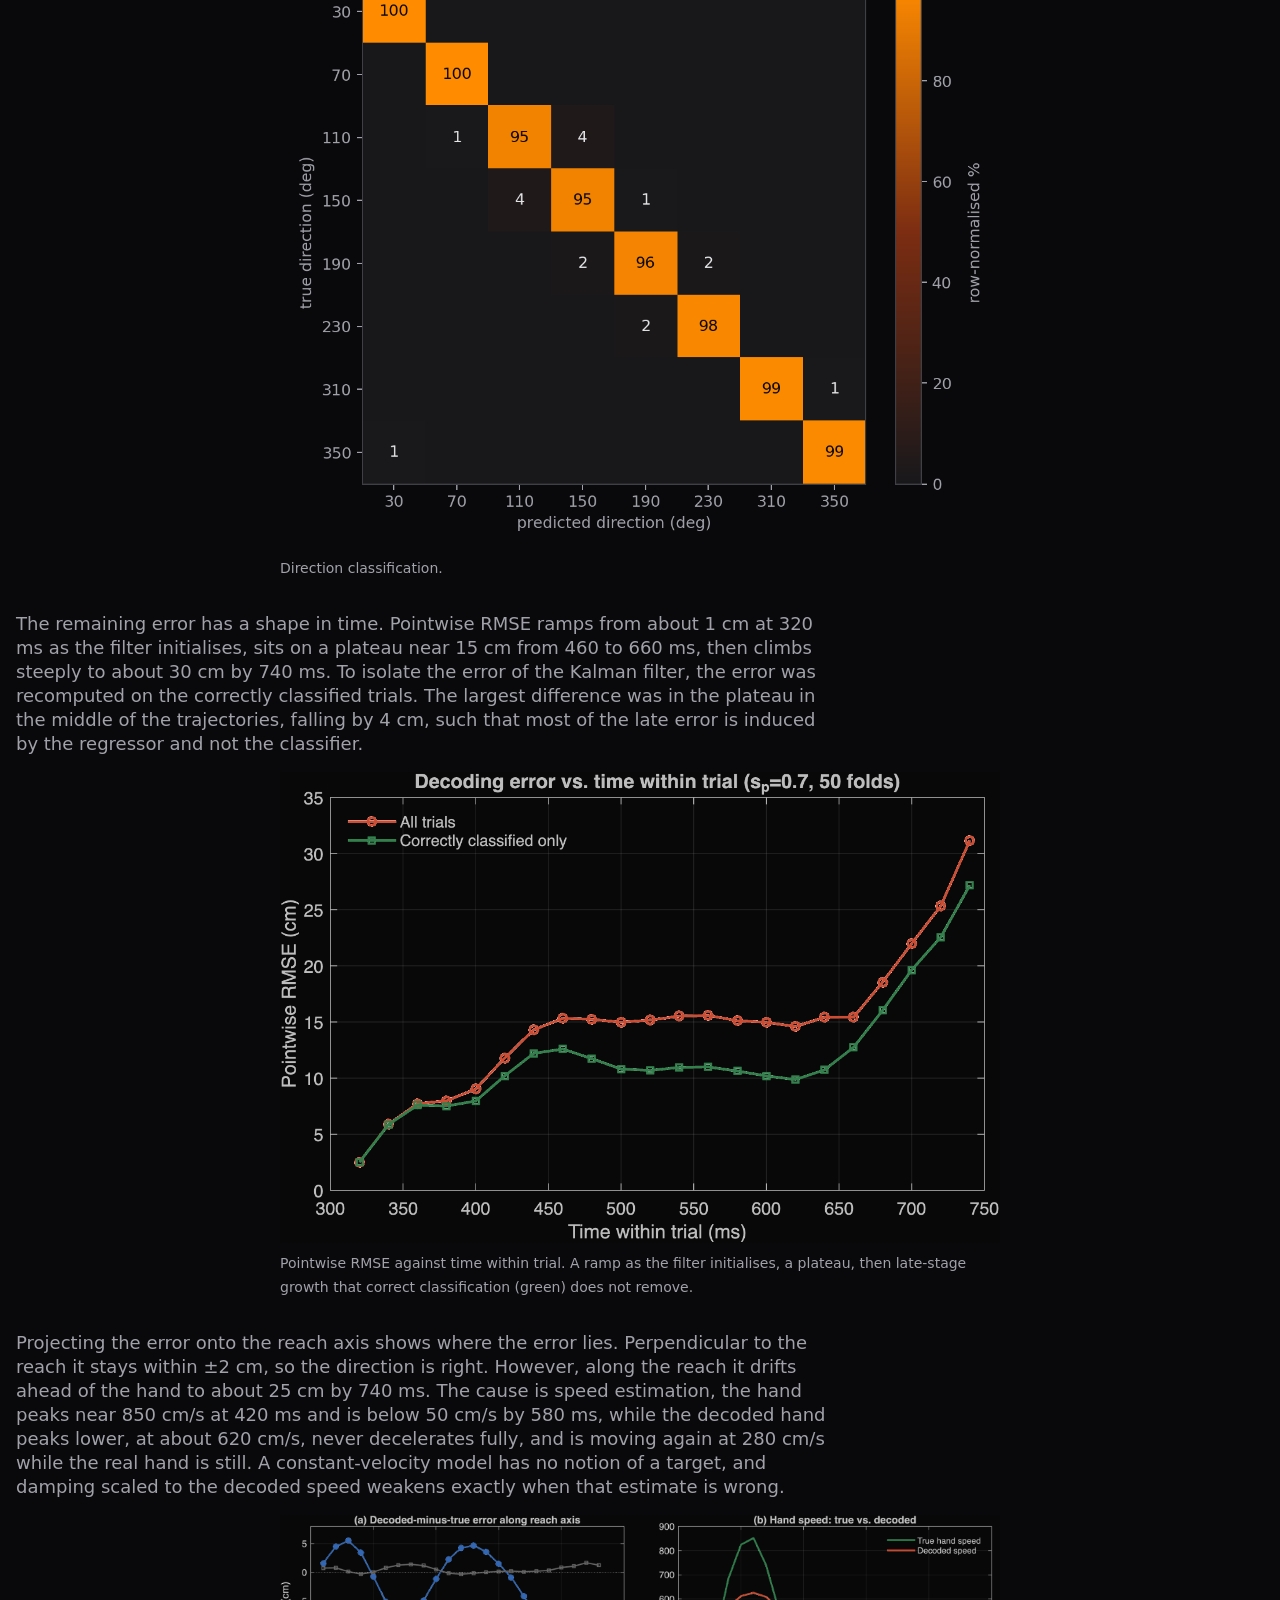
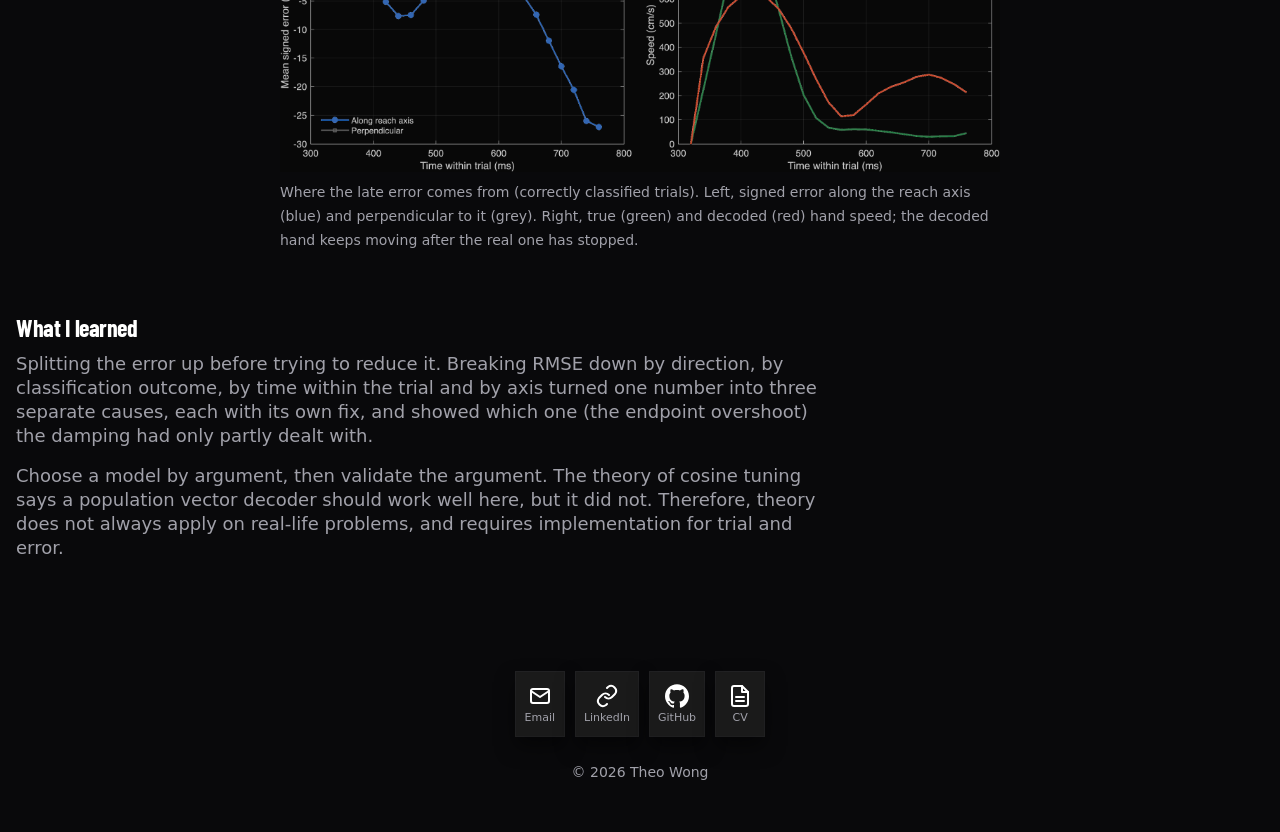
==== commit 57e48031: "Brand mark for GitHub, remove draft styling, reorder sections" ====
--- a/projects/bmi-decoder.html
+++ b/projects/bmi-decoder.html
@@ -21,10 +21,10 @@
       <p class="tagline">MSc Biomedical Engineering (Neurotechnology), Imperial College London</p>
     </div>
     <nav class="icon-links" aria-label="External links">
-      <!-- Generic line icons. For official brand marks, paste the SVG from simpleicons.org in place of each <svg>. -->
+      <!-- GitHub mark from simpleicons.org (CC0). Email and CV are generic line icons. LinkedIn is not in Simple Icons; use the official mark from LinkedIn's brand page if wanted. -->
       <a href="mailto:ccww010801@gmail.com" aria-label="Email" title="Email"><svg viewBox="0 0 24 24" fill="none" stroke="currentColor" stroke-width="2" stroke-linecap="round" stroke-linejoin="round" aria-hidden="true"><rect x="3" y="5" width="18" height="14" rx="2"/><path d="M3 7l9 6 9-6"/></svg><span class="icon-label">Email</span></a>
       <a href="https://www.linkedin.com/in/theo-wong-5562b3218" aria-label="LinkedIn" title="LinkedIn" target="_blank" rel="noopener"><svg viewBox="0 0 24 24" fill="none" stroke="currentColor" stroke-width="2" stroke-linecap="round" stroke-linejoin="round" aria-hidden="true"><path d="M10 13a5 5 0 0 0 7 0l3-3a5 5 0 0 0-7-7l-1 1"/><path d="M14 11a5 5 0 0 0-7 0l-3 3a5 5 0 0 0 7 7l1-1"/></svg><span class="icon-label">LinkedIn</span></a>
-      <a href="https://github.com/Theo-Wong-67" aria-label="GitHub" title="GitHub" target="_blank" rel="noopener"><svg viewBox="0 0 24 24" fill="none" stroke="currentColor" stroke-width="2" stroke-linecap="round" stroke-linejoin="round" aria-hidden="true"><path d="M8 6l-6 6 6 6"/><path d="M16 6l6 6-6 6"/><path d="M14 4l-4 16"/></svg><span class="icon-label">GitHub</span></a>
+      <a href="https://github.com/Theo-Wong-67" aria-label="GitHub" title="GitHub" target="_blank" rel="noopener"><svg viewBox="0 0 24 24" fill="currentColor" aria-hidden="true"><path d="M12 .297c-6.63 0-12 5.373-12 12 0 5.303 3.438 9.8 8.205 11.385.6.113.82-.258.82-.577 0-.285-.01-1.04-.015-2.04-3.338.724-4.042-1.61-4.042-1.61C4.422 18.07 3.633 17.7 3.633 17.7c-1.087-.744.084-.729.084-.729 1.205.084 1.838 1.236 1.838 1.236 1.07 1.835 2.809 1.305 3.495.998.108-.776.417-1.305.76-1.605-2.665-.3-5.466-1.332-5.466-5.93 0-1.31.465-2.38 1.235-3.22-.135-.303-.54-1.523.105-3.176 0 0 1.005-.322 3.3 1.23.96-.267 1.98-.399 3-.405 1.02.006 2.04.138 3 .405 2.28-1.552 3.285-1.23 3.285-1.23.645 1.653.24 2.873.12 3.176.765.84 1.23 1.91 1.23 3.22 0 4.61-2.805 5.625-5.475 5.92.42.36.81 1.096.81 2.22 0 1.606-.015 2.896-.015 3.286 0 .315.21.69.825.57C20.565 22.092 24 17.592 24 12.297c0-6.627-5.373-12-12-12"/></svg><span class="icon-label">GitHub</span></a>
       <a href="../assets/cv.pdf" aria-label="CV (PDF)" title="CV" target="_blank" rel="noopener"><svg viewBox="0 0 24 24" fill="none" stroke="currentColor" stroke-width="2" stroke-linecap="round" stroke-linejoin="round" aria-hidden="true"><path d="M14 2H6a2 2 0 0 0-2 2v16a2 2 0 0 0 2 2h12a2 2 0 0 0 2-2V8z"/><path d="M14 2v6h6"/><path d="M8 13h8M8 17h8"/></svg><span class="icon-label">CV</span></a>
       <!-- Optional: ORCID / Google Scholar -->
     </nav>
@@ -38,7 +38,7 @@
     <header class="project-header">
       <h2><span>Brain-machine interface neural decoder</span></h2>
       <p class="card-meta"><span>2026 · Brain Machine Interfaces module, Imperial College London · Group work</span></p>
-      <p class="project-summary"><span class="draft">A causal decoder that turns 98 motor cortex spike trains into a reach direction and a hand trajectory in real time. LDA picks the direction at 97.54% accuracy and a Kalman filter per direction tracks the hand to 13.2 cm RMSE.</span></p>
+      <p class="project-summary"><span>A causal decoder that turns 98 motor cortex spike trains into a reach direction and a hand trajectory in real time. LDA picks the direction at 97.54% accuracy and a Kalman filter per direction tracks the hand to 13.2 cm RMSE.</span></p>
       <div class="card-links">
         <a href="mailto:ccww010801@gmail.com?subject=Report request: BMI decoder" class="btn">Report on request →</a>
       </div>
@@ -94,10 +94,10 @@
 
   <footer class="site-footer">
     <nav class="icon-links" aria-label="External links">
-      <!-- Generic line icons. For official brand marks, paste the SVG from simpleicons.org in place of each <svg>. -->
+      <!-- GitHub mark from simpleicons.org (CC0). Email and CV are generic line icons. LinkedIn is not in Simple Icons; use the official mark from LinkedIn's brand page if wanted. -->
       <a href="mailto:ccww010801@gmail.com" aria-label="Email" title="Email"><svg viewBox="0 0 24 24" fill="none" stroke="currentColor" stroke-width="2" stroke-linecap="round" stroke-linejoin="round" aria-hidden="true"><rect x="3" y="5" width="18" height="14" rx="2"/><path d="M3 7l9 6 9-6"/></svg><span class="icon-label">Email</span></a>
       <a href="https://www.linkedin.com/in/theo-wong-5562b3218" aria-label="LinkedIn" title="LinkedIn" target="_blank" rel="noopener"><svg viewBox="0 0 24 24" fill="none" stroke="currentColor" stroke-width="2" stroke-linecap="round" stroke-linejoin="round" aria-hidden="true"><path d="M10 13a5 5 0 0 0 7 0l3-3a5 5 0 0 0-7-7l-1 1"/><path d="M14 11a5 5 0 0 0-7 0l-3 3a5 5 0 0 0 7 7l1-1"/></svg><span class="icon-label">LinkedIn</span></a>
-      <a href="https://github.com/Theo-Wong-67" aria-label="GitHub" title="GitHub" target="_blank" rel="noopener"><svg viewBox="0 0 24 24" fill="none" stroke="currentColor" stroke-width="2" stroke-linecap="round" stroke-linejoin="round" aria-hidden="true"><path d="M8 6l-6 6 6 6"/><path d="M16 6l6 6-6 6"/><path d="M14 4l-4 16"/></svg><span class="icon-label">GitHub</span></a>
+      <a href="https://github.com/Theo-Wong-67" aria-label="GitHub" title="GitHub" target="_blank" rel="noopener"><svg viewBox="0 0 24 24" fill="currentColor" aria-hidden="true"><path d="M12 .297c-6.63 0-12 5.373-12 12 0 5.303 3.438 9.8 8.205 11.385.6.113.82-.258.82-.577 0-.285-.01-1.04-.015-2.04-3.338.724-4.042-1.61-4.042-1.61C4.422 18.07 3.633 17.7 3.633 17.7c-1.087-.744.084-.729.084-.729 1.205.084 1.838 1.236 1.838 1.236 1.07 1.835 2.809 1.305 3.495.998.108-.776.417-1.305.76-1.605-2.665-.3-5.466-1.332-5.466-5.93 0-1.31.465-2.38 1.235-3.22-.135-.303-.54-1.523.105-3.176 0 0 1.005-.322 3.3 1.23.96-.267 1.98-.399 3-.405 1.02.006 2.04.138 3 .405 2.28-1.552 3.285-1.23 3.285-1.23.645 1.653.24 2.873.12 3.176.765.84 1.23 1.91 1.23 3.22 0 4.61-2.805 5.625-5.475 5.92.42.36.81 1.096.81 2.22 0 1.606-.015 2.896-.015 3.286 0 .315.21.69.825.57C20.565 22.092 24 17.592 24 12.297c0-6.627-5.373-12-12-12"/></svg><span class="icon-label">GitHub</span></a>
       <a href="../assets/cv.pdf" aria-label="CV (PDF)" title="CV" target="_blank" rel="noopener"><svg viewBox="0 0 24 24" fill="none" stroke="currentColor" stroke-width="2" stroke-linecap="round" stroke-linejoin="round" aria-hidden="true"><path d="M14 2H6a2 2 0 0 0-2 2v16a2 2 0 0 0 2 2h12a2 2 0 0 0 2-2V8z"/><path d="M14 2v6h6"/><path d="M8 13h8M8 17h8"/></svg><span class="icon-label">CV</span></a>
       <!-- Optional: ORCID / Google Scholar -->
     </nav>
--- a/style.css
+++ b/style.css
@@ -20,9 +20,6 @@
   --container: 1280px;
   --gutter: 16px;
 }
-
-/* Drafted text awaiting your review. Delete this rule once reviewed. */
-.draft { color: #60a5fa; }
 
 /* ============================================================
    BASE
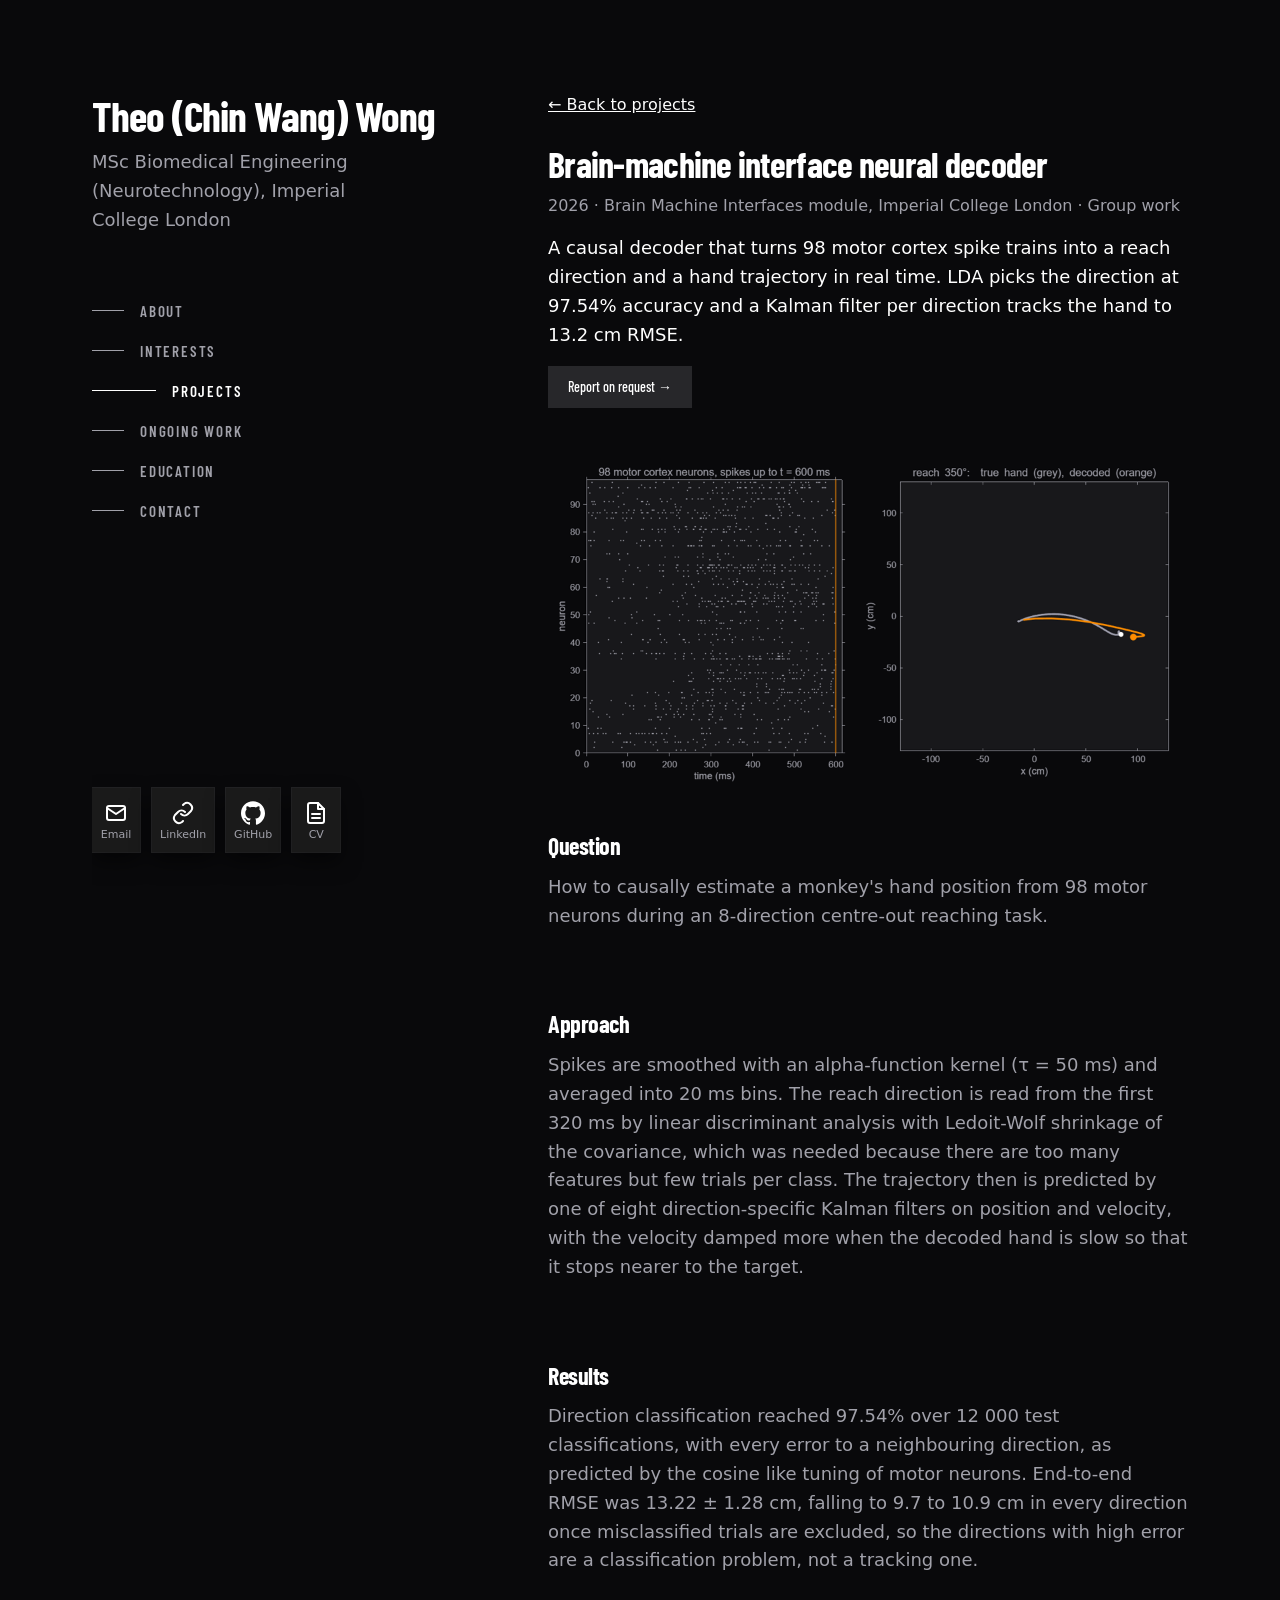
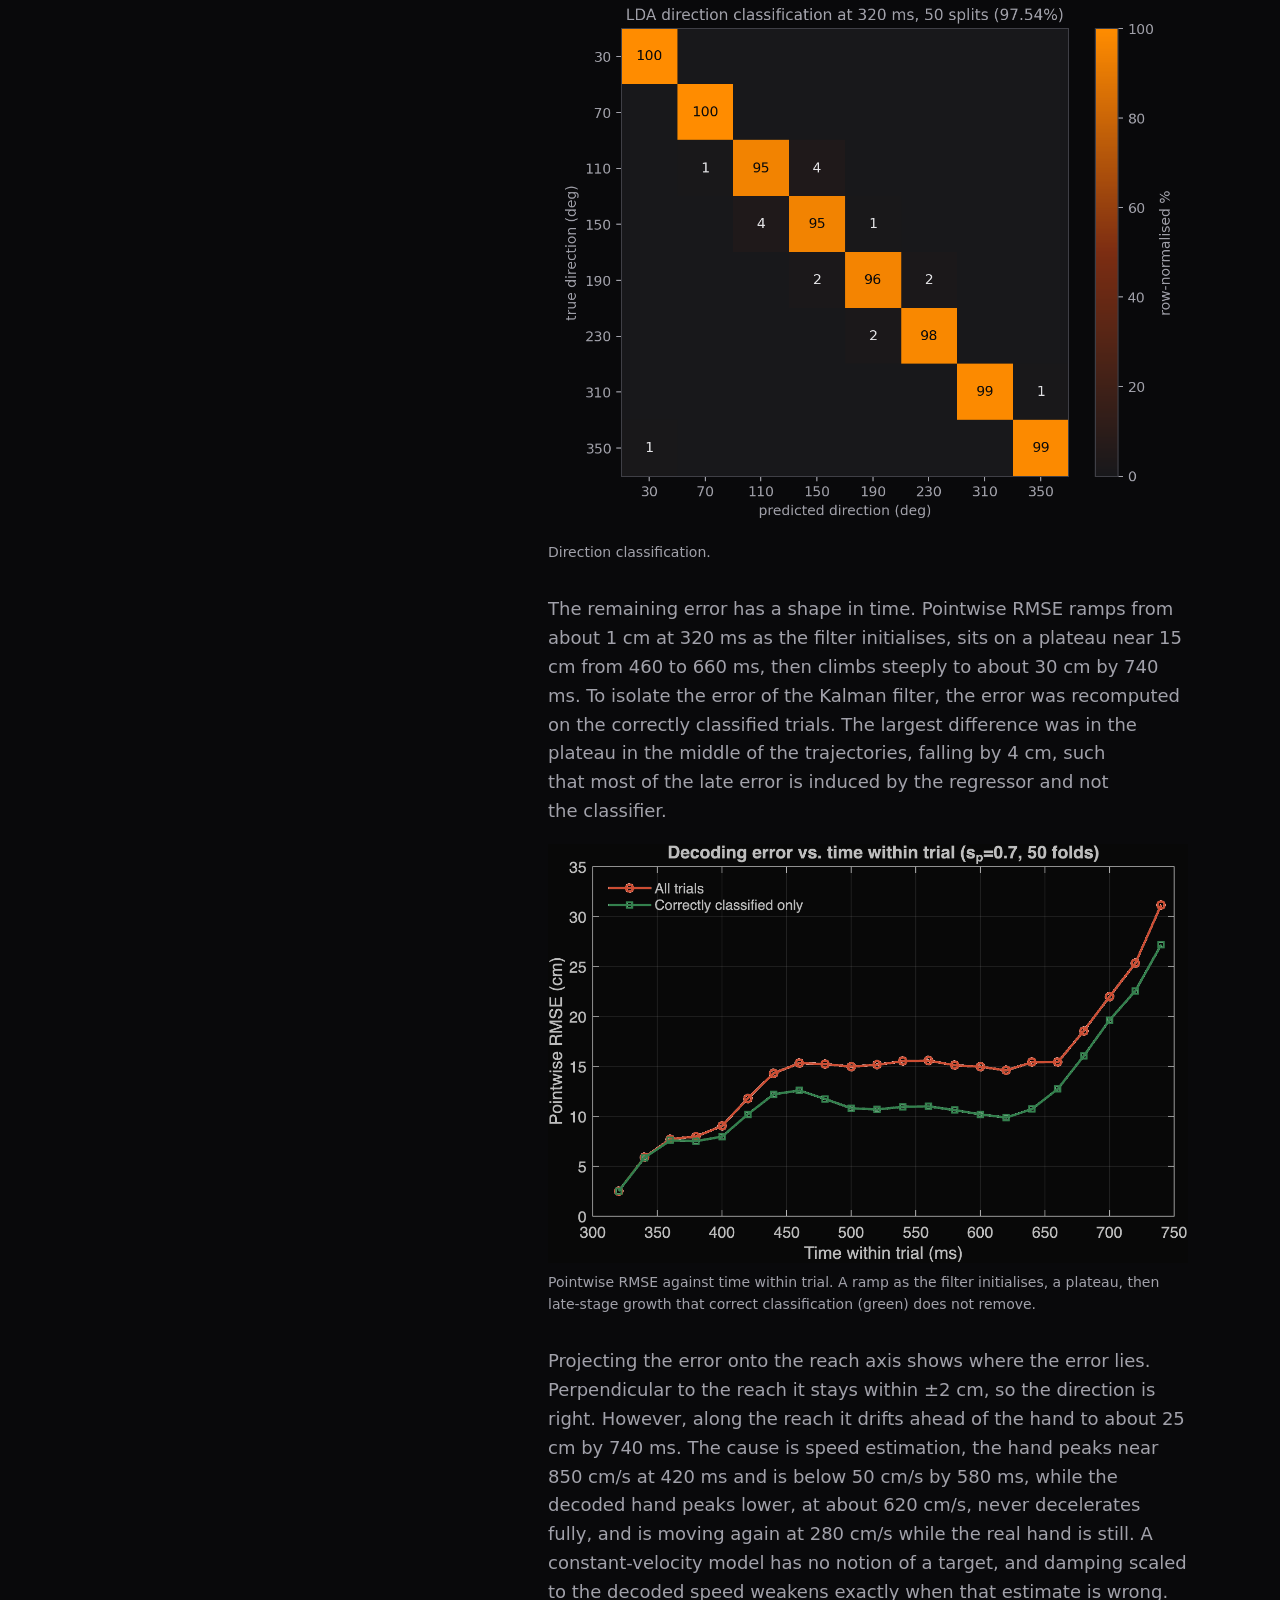
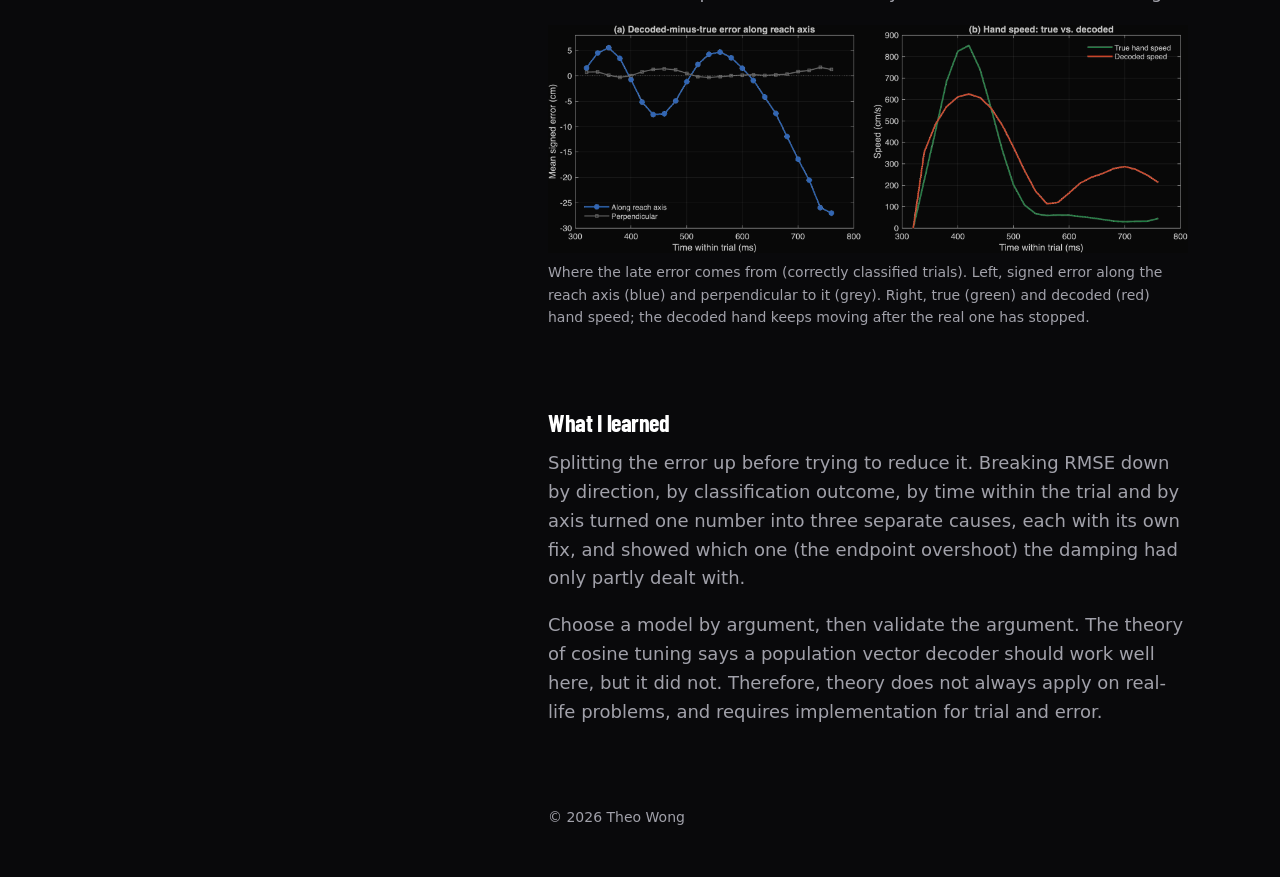
==== commit 968a1f15: "Sticky sidebar layout, left-aligned text" ====
--- a/projects/bmi-decoder.html
+++ b/projects/bmi-decoder.html
@@ -14,12 +14,25 @@
 </head>
 <body>
 
+  <!-- Wraps the header, main and footer. From 1024px wide, style.css
+       turns this into two columns with the header as a sticky sidebar. -->
+  <div class="layout">
+
   <!-- Same header as index.html, but every link is prefixed with ../ -->
   <header class="site-header">
     <div class="header-text">
       <h1><a href="../index.html">Theo (Chin Wang) Wong</a></h1>
       <p class="tagline">MSc Biomedical Engineering (Neurotechnology), Imperial College London</p>
     </div>
+    <!-- Section menu, shown from 1024px wide. Links go back to the home page. -->
+    <nav class="section-nav" aria-label="Sections">
+      <a href="../index.html#intro">About</a>
+      <a href="../index.html#interests">Interests</a>
+      <a href="../index.html#projects" class="active">Projects</a>
+      <a href="../index.html#ongoing">Ongoing Work</a>
+      <a href="../index.html#education">Education</a>
+      <a href="../index.html#contact">Contact</a>
+    </nav>
     <nav class="icon-links" aria-label="External links">
       <!-- GitHub mark from simpleicons.org (CC0). Email and CV are generic line icons. LinkedIn is not in Simple Icons; use the official mark from LinkedIn's brand page if wanted. -->
       <a href="mailto:ccww010801@gmail.com" aria-label="Email" title="Email"><svg viewBox="0 0 24 24" fill="none" stroke="currentColor" stroke-width="2" stroke-linecap="round" stroke-linejoin="round" aria-hidden="true"><rect x="3" y="5" width="18" height="14" rx="2"/><path d="M3 7l9 6 9-6"/></svg><span class="icon-label">Email</span></a>
@@ -104,5 +117,7 @@
     <p class="copyright">© 2026 Theo Wong</p>
   </footer>
 
+  </div><!-- /.layout -->
+
 </body>
 </html>
--- a/style.css
+++ b/style.css
@@ -17,8 +17,15 @@
   --font-display: "Barlow Condensed", "Arial Narrow", sans-serif;
   --font-body:    system-ui, -apple-system, "Segoe UI", sans-serif;
 
-  --container: 1280px;
-  --gutter: 16px;
+  /* Layout. --content is the reading width. At 18px text, 640px holds
+     about 70 to 75 characters per line, the range typography guides
+     recommend. Wider than that and the eye loses its place when it
+     jumps back to the start of the next line. */
+  --content: 640px;
+  --sidebar: 360px;
+  --gap:     96px;                      /* space between sidebar and content */
+  --pad-top: clamp(48px, 10vh, 96px);   /* top spacing, shrinks on short screens */
+  --gutter:  24px;                      /* side padding on phones and tablets */
 }
 
 /* ============================================================
@@ -27,56 +34,159 @@
 *, *::before, *::after { box-sizing: border-box; }
 
 html { background: var(--bg); color-scheme: dark; }
+
+/* Clicking a sidebar link glides to the section instead of jumping,
+   unless the visitor has turned on reduced motion in their system. */
+@media (prefers-reduced-motion: no-preference) {
+  html { scroll-behavior: smooth; }
+}
 
 body {
   margin: 0;
   font-family: var(--font-body);
   font-size: 18px;
-  line-height: 24px;
+  line-height: 1.6;   /* unitless, so it scales with each element's font size */
   color: var(--text);
 }
+
+/* Text is left-aligned (the browser default). Justified text was removed
+   because browsers justify by stretching the gaps between words, which
+   leaves uneven spacing and makes paragraphs slower to read. */
 
 h1, h2, h3 {
   font-family: var(--font-display);
   color: var(--text-strong);
   letter-spacing: -0.02em;
+  line-height: 1.2;
   margin: 0;
-}
-
-p { margin: 0 0 16px; }
+  text-wrap: balance;   /* a heading that wraps gets lines of similar length */
+}
+
+p {
+  margin: 0 0 1em;
+  text-wrap: pretty;    /* avoids a single word left alone on the last line */
+}
 
 a { color: var(--text-strong); }
 
+/* Stops subscripts like f60 from pushing their line away from the next one */
+sub, sup { line-height: 0; }
+
 img, video { display: block; max-width: 100%; height: auto; }
 
-/* Prose is capped at a comfortable line length; cards and header stay full width */
-p, .section-intro, .interest-list, .timeline, .project-summary { max-width: 72ch; }
-.card p { max-width: none; }
-
-/* Centred column, same on every page */
-.site-header, main, .site-footer {
-  width: 100%;
-  max-width: var(--container);
-  margin: 0 auto;
+/* ============================================================
+   PAGE LAYOUT
+   Phones and tablets: one centred column with the header on top.
+   1024px and wider: two columns. The header becomes a sidebar that
+   stays on screen while the content on the right scrolls.
+   ============================================================ */
+.layout {
+  max-width: calc(var(--content) + 2 * var(--gutter));
+  margin: 0 auto;   /* equal auto margins on both sides centre the column */
   padding: 0 var(--gutter);
 }
 
-/* ============================================================
-   HEADER AND FOOTER
-   ============================================================ */
-.site-header {
+@media (min-width: 1024px) {
+  .layout {
+    max-width: none;
+    display: grid;
+    grid-template-columns: 280px minmax(0, var(--content));
+    column-gap: 64px;
+    justify-content: center;   /* centres the two columns as a pair */
+    padding: 0 48px;
+  }
+
+  .site-header {
+    grid-column: 1;
+    grid-row: 1 / span 2;   /* runs alongside both the main content and the footer */
+    position: sticky;       /* scrolls normally until it reaches top: 0, then stays put */
+    top: 0;
+    align-self: start;
+    height: 100vh;
+    overflow-y: auto;       /* only matters on very short screens */
+  }
+
+  main         { grid-column: 2; grid-row: 1; padding-top: var(--pad-top); }
+  .site-footer { grid-column: 2; grid-row: 2; }
+}
+
+/* Large screens get the full sidebar width and a wider gap */
+@media (min-width: 1280px) {
+  .layout {
+    grid-template-columns: var(--sidebar) var(--content);
+    column-gap: var(--gap);
+  }
+}
+
+/* ============================================================
+   SIDEBAR (the site header)
+   ============================================================ */
+.site-header { padding: 48px 0 40px; }
+
+/* clamp(min, preferred, max): 8.5vw follows the screen width, kept between 28px and 36px */
+.site-header h1 { font-size: clamp(28px, 8.5vw, 36px); font-weight: 700; }
+.site-header h1 a { text-decoration: none; }
+.tagline { font-size: 17px; margin: 8px 0 0; }
+
+.site-header .icon-links { margin-top: 24px; }
+
+/* Section menu. Hidden on phones and tablets, where visitors just scroll. */
+.section-nav { display: none; }
+
+@media (min-width: 1024px) {
+  .site-header {
+    display: flex;
+    flex-direction: column;
+    padding: var(--pad-top) 0 48px;
+  }
+  .site-header h1 { font-size: 32px; }
+  .tagline { font-size: 18px; }
+
+  .section-nav {
+    display: flex;
+    flex-direction: column;
+    margin-top: 56px;
+  }
+
+  /* margin-top: auto takes all the spare height, pushing the icons to the bottom */
+  .site-header .icon-links { margin-top: auto; padding-top: 32px; }
+}
+
+@media (min-width: 1280px) {
+  .site-header h1 { font-size: 42px; }
+}
+
+.section-nav a {
   display: flex;
   align-items: center;
-  justify-content: space-between;
   gap: 16px;
-  padding-top: 24px;
-  padding-bottom: 24px;
-}
-
-.site-header h1 { font-size: 20px; font-weight: 600; }
-.site-header h1 a { text-decoration: none; }
-.tagline { font-size: 16px; margin: 0; }
-
+  width: max-content;
+  padding: 8px 0;
+  font-family: var(--font-display);
+  font-size: 15px;
+  font-weight: 600;
+  letter-spacing: 0.12em;
+  text-transform: uppercase;
+  color: var(--text);
+  text-decoration: none;
+  transition: color 0.2s;
+}
+
+/* The short line in front of each label. It grows on hover and for the
+   section currently on screen (nav.js adds the "active" class). */
+.section-nav a::before {
+  content: "";
+  width: 32px;
+  height: 1px;
+  background: currentColor;
+  transition: width 0.2s;
+}
+.section-nav a:hover,
+.section-nav a.active         { color: var(--text-strong); }
+.section-nav a:hover::before,
+.section-nav a.active::before { width: 64px; }
+
+/* Icon links (sidebar and footer) */
 .icon-links { display: flex; flex-wrap: wrap; gap: 12px; }
 
 .icon-links a {
@@ -98,46 +208,56 @@
 .icon-links svg { width: 24px; height: 24px; }
 .icon-label { font-size: 11px; line-height: 1; color: var(--text); }
 
+/* ============================================================
+   FOOTER
+   ============================================================ */
 .site-footer {
   display: flex;
   flex-direction: column;
   align-items: center;
   gap: 24px;
-  padding-top: 48px;
-  padding-bottom: 48px;
+  padding: 48px 0;
 }
 .copyright { font-size: 14px; margin: 0; }
 
+@media (min-width: 1024px) {
+  .site-footer { align-items: flex-start; padding-top: 0; }
+  .site-footer .icon-links { display: none; }   /* the sidebar already shows them */
+}
+
 /* ============================================================
    SECTIONS
    ============================================================ */
-.section { margin-bottom: 64px; }
+.section {
+  margin-bottom: 64px;
+  scroll-margin-top: var(--pad-top);   /* gap above a section after a menu jump */
+}
+@media (min-width: 1024px) { .section { margin-bottom: 80px; } }
 
 .section h2 {
   font-size: 30px;
   font-weight: 500;
-  margin: 24px 0 16px;
+  margin: 0 0 16px;
 }
 @media (min-width: 1024px) { .section h2 { font-size: 36px; } }
 
 .section-intro { margin-bottom: 24px; }
 
-/* Research interests list */
+/* Research interests and ongoing work lists */
 .interest-list { list-style: none; padding: 0; margin: 0; }
-.interest-list li { margin-bottom: 16px; }
-.interest-list h3 { font-size: 22px; font-weight: 700; }
+.interest-list li { margin-bottom: 28px; }
+.interest-list h3 { font-size: 22px; font-weight: 700; margin-bottom: 6px; }
 
 /* ============================================================
    CARDS
+   One card per row, so the text inside a card has the same
+   comfortable width as the rest of the page.
    ============================================================ */
 .card-grid {
   display: grid;
   grid-template-columns: 1fr;
-  gap: 16px;
-}
-@media (min-width: 768px) { .card-grid { grid-template-columns: repeat(2, 1fr); } }
-/* Three columns if you ever add a fourth project */
-@media (min-width: 1024px) { .card-grid.cols-3 { grid-template-columns: repeat(3, 1fr); } }
+  gap: 24px;
+}
 
 .card {
   background: var(--bg-card);
@@ -153,7 +273,7 @@
   border: 1px solid #000;
 }
 
-.card-body { padding: 8px; display: flex; flex-direction: column; flex: 1; }
+.card-body { padding: 16px 8px 8px; display: flex; flex-direction: column; flex: 1; }
 .card-body h3 { font-size: 24px; font-weight: 700; margin-bottom: 8px; }
 .card-meta { font-size: 16px; margin-bottom: 16px; }
 .card-links { margin-top: auto; display: flex; flex-wrap: wrap; gap: 8px; }
@@ -187,11 +307,12 @@
 }
 .timeline-date { font-size: 14px; display: block; margin-bottom: 4px; }
 .timeline h3 { font-size: 22px; font-weight: 700; }
+.timeline p { margin: 4px 0 0; }
 
 /* ============================================================
    PROJECT DETAIL PAGES
    ============================================================ */
-.back-link { display: inline-block; font-size: 16px; margin: 8px 0 24px; }
+.back-link { display: inline-block; font-size: 16px; margin: 0 0 24px; }
 
 .project-header { margin-bottom: 32px; }
 .project-header h2 { font-size: 36px; font-weight: 700; margin: 0 0 8px; }
@@ -200,15 +321,7 @@
 
 .project-page .section h3 { font-size: 24px; font-weight: 700; margin-bottom: 12px; }
 
+/* Figures fill the content column, so they line up with the text */
 figure { margin: 0 0 32px; }
-/* Figures are capped and centred; the hero can go wider than the rest */
-figure img, figure video, figcaption { width: 100%; max-width: 720px; margin: 0 auto; }
-.hero-figure img, .hero-figure video, .hero-figure figcaption { max-width: 960px; }
+figure img, figure video { width: 100%; }
 figcaption { font-size: 14px; margin-top: 8px; }
-
-/* ============================================================
-   SMALL SCREENS
-   ============================================================ */
-@media (max-width: 640px) {
-  .site-header { flex-direction: column; align-items: flex-start; }
-}
